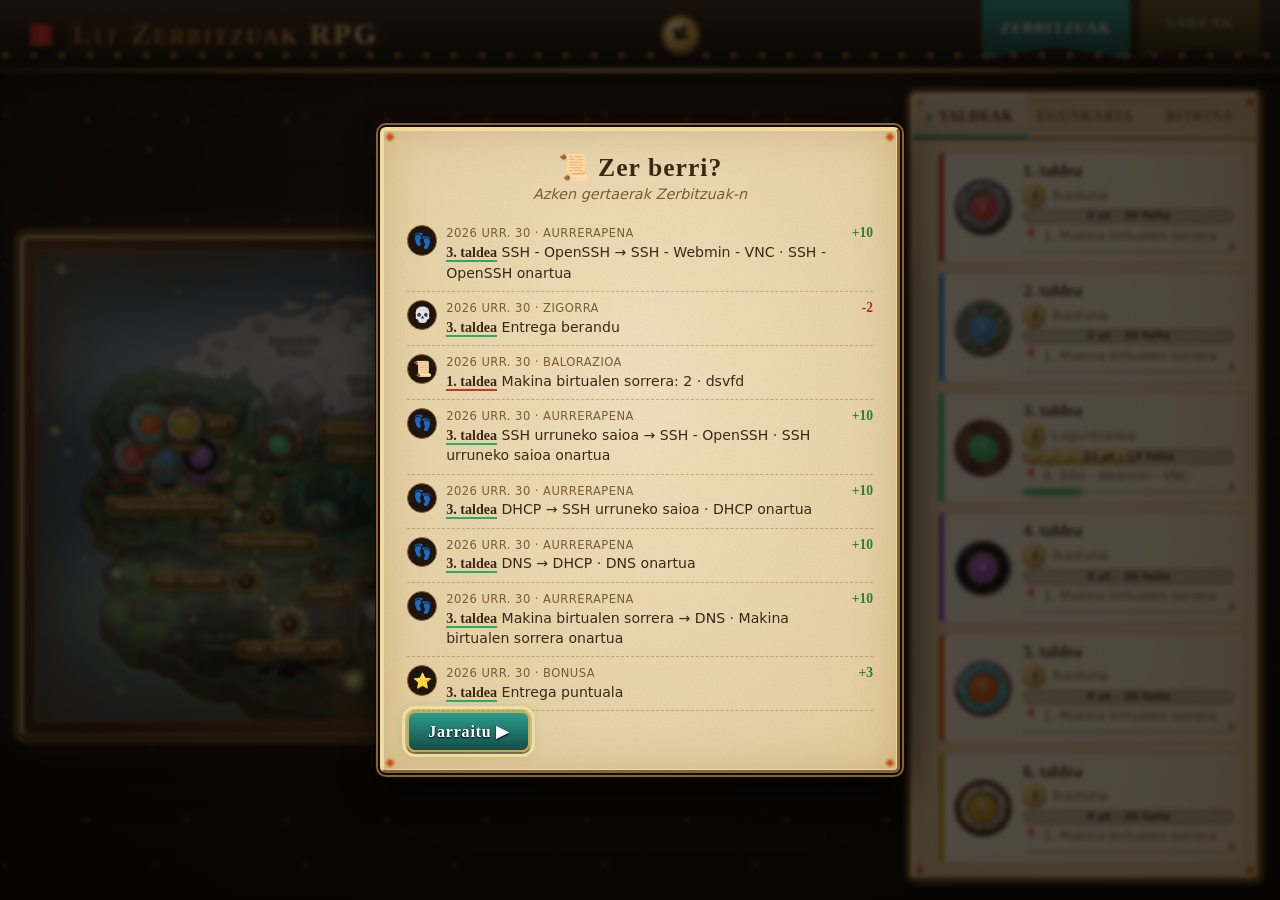
==== index.html @ cc35abf4 "Modo proyector, vitrina, celebración en la meta, zoom del mapa y «Zer berri?» persistente - «Zer ber" ====
<!doctype html>
<html lang="eu">
<head>
  <meta charset="utf-8">
  <meta name="viewport" content="width=device-width, initial-scale=1">
  <title>Lit Zerbitzuak RPG</title>
  <link rel="stylesheet" href="css/web.css?v=20261030e">
</head>
<body>
  <header class="cabecera">
    <div class="marca">
      <div class="kuboa" aria-hidden="true"><div class="kuboa-gorputza">
        <i class="k-aurrea"></i><i class="k-atzea"></i><i class="k-eskuina"></i><i class="k-ezkerra"></i><i class="k-goia"></i><i class="k-behea"></i>
      </div></div>
      <h1 id="titulo" class="titulo">Lit Zerbitzuak RPG</h1>
    </div>
    <div id="musika" class="musika" hidden>
      <button type="button" id="m-jo" class="m-boton" aria-label="Musika piztu">▶</button>
      <button type="button" id="m-hurrengoa" class="m-boton" aria-label="Hurrengo abestia">⏭</button>
      <div class="m-pantaila">
        <span class="m-etiketa"><span class="m-ekualizadorea" aria-hidden="true"><i></i><i></i><i></i><i></i></span>Orain jotzen</span>
        <div class="m-zinta" aria-live="polite"><span id="m-abestia">Sakatu ▶ musika entzuteko</span></div>
      </div>
      <input type="range" id="m-bolumena" class="m-bolumena" min="0" max="1" step="0.05" aria-label="Bolumena">
    </div>
    <button type="button" id="proiektorea" class="m-boton proiektore-botoia" title="Proiektore modua (klasean erakusteko)" aria-label="Proiektore modua">📽</button>
    <nav id="pestanas" class="estandartes" aria-label="Abenturak"></nav>
  </header>

  <main id="contenido" class="contenido">
    <section class="zona-mapa" aria-label="Mapa">
      <div id="mapa" class="marco-mapa"></div>
    </section>

    <aside class="lateral pergamino">
      <div class="lat-pestanas" role="tablist" aria-label="Alboko panela">
        <button type="button" role="tab" id="tab-taldeak" aria-controls="lat-taldeak" aria-selected="true">Taldeak</button>
        <button type="button" role="tab" id="tab-egunkaria" aria-controls="lat-egunkaria" aria-selected="false">Egunkaria</button>
        <button type="button" role="tab" id="tab-bitrina" aria-controls="lat-bitrina" aria-selected="false">Bitrina</button>
      </div>
      <div id="lat-taldeak" role="tabpanel" aria-labelledby="tab-taldeak" class="lat-cuerpo"></div>
      <div id="lat-egunkaria" role="tabpanel" aria-labelledby="tab-egunkaria" class="lat-cuerpo" hidden>
        <div class="filtros">
          <label>Taldea <select id="filtro-grupo"></select></label>
          <label>Mota <select id="filtro-tipo"></select></label>
        </div>
        <ol id="lista-eventos" class="cronica"></ol>
      </div>
      <div id="lat-bitrina" role="tabpanel" aria-labelledby="tab-bitrina" class="lat-cuerpo" hidden></div>
    </aside>
  </main>

  <script src="js/motor.js?v=20261030e"></script>
  <script src="js/fx.js?v=20261030e"></script>
  <script src="js/mapa.js?v=20261030e"></script>
  <script src="js/app.js?v=20261030e"></script>
  <script src="js/musika.js?v=20261030e"></script>
</body>
</html>
---- css/web.css ----
/* Web pública con estética de RPG clásico: madera oscura, oro y pergamino. Sin fuentes ni recursos externos. */
:root {
  --madera-0: #120c08;
  --madera-1: #1f150e;
  --madera-2: #33231a;
  --oro: #d4a64a;
  --oro-claro: #f6dc95;
  --oro-osc: #8a6424;
  --pergamino: #f3e4c3;
  --pergamino-2: #e5cf9f;
  --tinta: #3b2716;
  --tinta-suave: #7a5c3c;
  --bueno: #2f7d32;
  --malo: #a3312b;
  --acento: #2a9d8f;
  --titulo: 'Palatino Linotype', 'Book Antiqua', Palatino, Georgia, serif;
  --alto-cabecera: 4.5rem;
  /* Textura de pergamino generada con un filtro SVG (sin imágenes externas) */
  --grano: url("data:image/svg+xml,%3Csvg xmlns='http://www.w3.org/2000/svg' width='160' height='160'%3E%3Cfilter id='n'%3E%3CfeTurbulence type='fractalNoise' baseFrequency='.8' numOctaves='3'/%3E%3CfeColorMatrix values='0 0 0 0 .45 0 0 0 0 .3 0 0 0 0 .15 0 0 0 .18 0'/%3E%3C/filter%3E%3Crect width='100%25' height='100%25' filter='url(%23n)'/%3E%3C/svg%3E");
}

* { box-sizing: border-box; }
html, body { height: 100%; }
body {
  margin: 0; color: var(--pergamino); font: 15px/1.45 system-ui, sans-serif;
  background: radial-gradient(ellipse at 50% 30%, var(--madera-2), var(--madera-0) 75%) fixed;
}
h1, h2, h3 { font-family: var(--titulo); font-weight: 700; line-height: 1.15; margin: 0; }
button { font: inherit; color: inherit; }
:focus-visible { outline: 3px solid var(--oro-claro); outline-offset: 2px; }
.sr { position: absolute; width: 1px; height: 1px; overflow: hidden; clip: rect(0 0 0 0); white-space: nowrap; }
.vacio { color: var(--tinta-suave); font-style: italic; margin: .25rem 0; }

/* Superficie de pergamino con doble filete dorado */
.pergamino {
  color: var(--tinta);
  background: var(--grano), radial-gradient(ellipse at 50% 40%, var(--pergamino), var(--pergamino-2));
  border: 2px solid var(--oro);
  box-shadow: 0 0 0 3px var(--madera-1), 0 0 0 5px var(--oro-osc), 0 12px 30px #000a, inset 0 0 40px #8a642433;
  border-radius: 6px;
}

/* ---------- Cabecera ---------- */
.cabecera {
  height: var(--alto-cabecera); display: flex; align-items: center; justify-content: space-between; gap: 1rem;
  padding: 0 1.25rem; border-bottom: 2px solid var(--oro-osc);
  background: linear-gradient(#2b1d14, #160f0a); box-shadow: 0 4px 16px #000c;
}
.titulo {
  font-size: clamp(1.1rem, 2.4vw, 1.8rem); letter-spacing: .08em; text-transform: uppercase;
  background: linear-gradient(var(--oro-claro), var(--oro) 55%, var(--oro-osc)); -webkit-background-clip: text; background-clip: text;
  color: transparent; filter: drop-shadow(0 2px 1px #000);
}
.estandartes { display: flex; gap: .6rem; align-self: flex-start; }
/* Pestañas de aventura como estandartes colgantes */
.estandartes a {
  display: block; padding: .9rem 1.2rem 1.3rem; min-width: 7.5rem; text-align: center;
  font: 700 .95rem var(--titulo); letter-spacing: .06em; text-transform: uppercase; text-decoration: none;
  color: var(--pergamino); background: linear-gradient(color-mix(in srgb, var(--acento) 55%, #000), color-mix(in srgb, var(--acento) 25%, #000));
  clip-path: polygon(0 0, 100% 0, 100% 100%, 50% 82%, 0 100%); opacity: .65; transition: opacity .2s, padding .2s;
  text-shadow: 0 1px 2px #000;
}
.estandartes a:hover { opacity: .9; }
.estandartes a[aria-current] {
  opacity: 1; padding-top: 1.2rem; color: #fff;
  background: linear-gradient(var(--acento), color-mix(in srgb, var(--acento) 45%, #000));
  box-shadow: inset 0 -3px 0 var(--oro);
}

/* ---------- Maquetación ---------- */
.contenido { display: grid; gap: 1.25rem; padding: 1.25rem; grid-template-columns: minmax(0, 1fr); }
@media (min-width: 900px) {
  body { overflow: hidden; }
  .contenido { height: calc(100dvh - var(--alto-cabecera)); grid-template-columns: minmax(0, 1fr) 350px; }
  .lateral { min-height: 0; }
}
.zona-mapa { display: grid; place-items: center; min-width: 0; min-height: 0; }

/* Marco del mapa: madera y oro, con remaches en las esquinas */
.marco-mapa {
  position: relative; max-width: 100%; max-height: 100%; overflow: auto; padding: 10px;
  background: linear-gradient(135deg, #5a3b22, #2b1b10 40%, #5a3b22 60%, #24170d);
  border: 2px solid var(--oro); border-radius: 8px;
  box-shadow: 0 0 0 2px var(--madera-0), 0 0 0 4px var(--oro-osc), 0 18px 40px #000c;
}
.lienzo {
  --aspecto: 1.6;
  position: relative; container-type: inline-size;
  width: min(calc(100vw - 2.5rem - 24px), calc((100dvh - var(--alto-cabecera) - 2.5rem - 24px) * var(--aspecto)));
  min-width: 640px; aspect-ratio: var(--aspecto);
  border: 1px solid var(--oro-osc); box-shadow: inset 0 0 60px #0008;
}
@media (min-width: 900px) {
  .lienzo { width: min(calc(100vw - 350px - 3.75rem - 24px), calc((100dvh - var(--alto-cabecera) - 2.5rem - 24px) * var(--aspecto))); min-width: 0; }
}
.lienzo::after { content: ''; position: absolute; inset: 0; pointer-events: none; box-shadow: inset 0 0 50px #2b1b10aa; }
.fondo { display: block; width: 100%; height: 100%; object-fit: cover; user-select: none; }
.camino { position: absolute; inset: 0; width: 100%; height: 100%; pointer-events: none; }
.camino line { stroke: #fff4d6; stroke-width: 4; stroke-dasharray: 2 9; stroke-linecap: round; filter: drop-shadow(0 1px 1px #0008); }

/* Casillas: medallones numerados */
.casilla {
  --d: clamp(18px, 2.6cqw, 34px);
  position: absolute; width: var(--d); height: var(--d); transform: translate(-50%, -50%); padding: 0; cursor: pointer;
  display: grid; place-items: center; border-radius: 50%; z-index: 1;
  font: 700 calc(var(--d) * .48) / 1 var(--titulo); color: var(--oro-claro); text-shadow: 0 1px 1px #000;
  background: radial-gradient(circle at 35% 30%, #5b4330, #1c120b 70%);
  border: 2px solid var(--oro-osc); box-shadow: 0 0 0 2px #0009, 0 3px 6px #000a;
  opacity: .82; transition: transform .15s, opacity .15s, box-shadow .15s;
}
.casilla.pisada { opacity: 1; border-color: var(--oro); box-shadow: 0 0 0 2px #0009, 0 0 12px 2px #f6dc9588, 0 3px 6px #000a; }
.casilla[data-tipo="meta"] { --d: clamp(24px, 3.4cqw, 44px); color: #fff; background: radial-gradient(circle at 35% 30%, #c9a246, #6a4a14 70%); }
.casilla:hover, .casilla:focus-visible, .casilla.seleccionada { transform: translate(-50%, -50%) scale(1.25); opacity: 1; z-index: 3; }
.casilla.seleccionada { box-shadow: 0 0 0 3px var(--oro-claro), 0 0 18px 4px var(--oro); }

/* Nombre de cada zona: cartela que flota junto a su peana. mapa.js elige el lado (data-sitio) para
   que no se pisen y le da el tono del diorama en el que está (--tono, --sat). */
.cartela {
  --tono: 40; --sat: 55%;
  position: absolute; left: 50%; top: 50%; white-space: nowrap; pointer-events: none; z-index: 1;
  padding: .12rem .5rem; border-radius: 4px;
  font: 700 clamp(.55rem, 1.05cqw, .8rem)/1.3 var(--titulo); letter-spacing: .02em;
  color: hsl(var(--tono) 90% 90%); text-shadow: 0 1px 1px #000, 0 0 6px hsl(var(--tono) 90% 50% / .6);
  background: linear-gradient(hsl(var(--tono) var(--sat) 33% / .96), hsl(var(--tono) var(--sat) 17% / .96));
  border: 1px solid hsl(var(--tono) 70% 62%);
  box-shadow: 0 2px 6px #000b, inset 0 1px 0 hsl(var(--tono) 80% 80% / .35), 0 0 10px hsl(var(--tono) 90% 55% / .35);
  transform: translate(-50%, calc(-100% - var(--d) / 2 - 6px));
  animation: cartela-entra .5s cubic-bezier(.3, 1.6, .5, 1) both, flotar 3.2s ease-in-out infinite;
  animation-delay: calc(var(--i, 0) * 45ms + 300ms), calc(var(--i, 0) * -.45s);
}
.casilla .num { position: relative; z-index: 1; }
.cartela[data-sitio="abajo"] { transform: translate(-50%, calc(var(--d) / 2 + 6px)); }
.cartela[data-sitio="derecha"] { transform: translate(calc(var(--d) / 2 + 6px), -50%); }
.cartela[data-sitio="izquierda"] { transform: translate(calc(-100% - var(--d) / 2 - 6px), -50%); }
@keyframes flotar { 50% { translate: 0 -4px; } }
@keyframes cartela-entra { from { scale: 0; opacity: 0; } }
.casilla:is(:hover, :focus-visible, .seleccionada) .cartela[data-estiloa] { z-index: 5; filter: brightness(1.2) drop-shadow(0 0 6px #fff8); }
.casilla:is(:hover, :focus-visible, .seleccionada) .cartela:not([data-estiloa]) {
  z-index: 5; color: #fff; border-color: hsl(var(--tono) 90% 75%); box-shadow: 0 0 14px hsl(var(--tono) 95% 60% / .8), 0 2px 6px #000b;
}

/* Nombre del grupo al pasar el ratón por su ficha */
.ficha-mapa::after {
  content: attr(data-nombre); position: absolute; left: 50%; top: calc(100% + 6px); transform: translateX(-50%);
  white-space: nowrap; padding: .15rem .55rem; border-radius: 4px; pointer-events: none;
  font: 600 .78rem/1.3 var(--titulo); color: var(--pergamino); text-shadow: none;
  background: #1c120bee; border: 1px solid var(--oro-osc); opacity: 0; transition: opacity .15s;
}
.ficha-mapa:hover::after, .ficha-mapa:focus-visible::after { opacity: 1; }

/* Fichas de los grupos sobre el mapa */
.ficha-mapa {
  --t: clamp(30px, 5cqw, 66px);
  position: absolute; padding: 0; border: 0; background: none; cursor: pointer; z-index: 2;
  transform: translate(calc(-50% + var(--dx) * var(--t)), calc(-100% + var(--dy) * var(--t) - 4px));
  transition: left .5s ease-in-out, top .5s ease-in-out, filter .15s; filter: drop-shadow(0 4px 3px #000b);
}
.ficha-mapa:hover, .ficha-mapa:focus-visible { z-index: 4; filter: drop-shadow(0 0 8px var(--oro-claro)) drop-shadow(0 4px 3px #000b); }
.ficha-mapa.seleccionada { z-index: 4; filter: drop-shadow(0 0 10px var(--oro)) drop-shadow(0 0 4px #fff); }
.ficha-mapa.seleccionada .ficha { animation: latir 1.6s ease-in-out infinite; }
@keyframes latir { 50% { scale: 1.08; } }

/* Ficha: foto o iniciales en el centro y marco del sprite encima */
.ficha { position: relative; display: block; width: var(--t); height: var(--t); flex: none; }
.ficha-foto {
  position: absolute; inset: 22%; border-radius: 50%; overflow: hidden; display: grid; place-items: center;
  background: radial-gradient(circle at 35% 30%, color-mix(in srgb, var(--color) 75%, #fff), var(--color) 60%, color-mix(in srgb, var(--color) 60%, #000));
  color: #fff; font: 700 calc(var(--t) * .2) / 1 var(--titulo); text-shadow: 0 1px 2px #000c;
}
.ficha-foto img { width: 100%; height: 100%; object-fit: cover; }
.ficha-marco { position: absolute; inset: 0; background-repeat: no-repeat; pointer-events: none; }

/* ---------- Barra lateral ---------- */
.lateral { display: flex; flex-direction: column; overflow: hidden; }
.lat-pestanas { display: flex; border-bottom: 2px solid var(--oro-osc); background: #8a642422; }
.lat-pestanas button, .em-pestanas button {
  border: 0; background: none; cursor: pointer; font-family: var(--titulo); font-weight: 700; letter-spacing: .05em;
  color: var(--tinta-suave); text-transform: uppercase;
}
.lat-pestanas button { flex: 1; padding: .7rem; font-size: .9rem; }
.lat-pestanas button[aria-selected="true"], .em-pestanas button[aria-selected="true"] {
  color: var(--tinta); background: linear-gradient(#fff6, transparent); box-shadow: inset 0 -3px 0 var(--acento);
}
.lat-cuerpo { overflow: auto; padding: .75rem; flex: 1; }

.lista-grupos { list-style: none; margin: 0; padding: 0; display: grid; gap: .6rem; }
.fila-grupo {
  --t: 58px; width: 100%; display: flex; gap: .7rem; align-items: center; text-align: left; cursor: pointer;
  padding: .5rem .6rem; border-radius: 6px; border: 1px solid #8a642466; border-left: 5px solid var(--color);
  background: linear-gradient(90deg, #fff8, #fff2); color: var(--tinta); transition: transform .15s, box-shadow .15s;
}
.fila-grupo:hover, .fila-grupo:focus-visible { transform: translateX(3px); box-shadow: 0 3px 10px #3b271633; }
.fg-texto { display: grid; gap: .15rem; min-width: 0; flex: 1; }
.fg-nombre { font: 700 1.02rem var(--titulo); }
.fg-nivel, .em-nivel { font-size: .82rem; color: var(--tinta-suave); display: flex; align-items: center; gap: .35rem; margin: 0; }
.fg-zona { font-size: .8rem; color: var(--tinta-suave); white-space: nowrap; overflow: hidden; text-overflow: ellipsis; }
.fg-extra { display: flex; gap: .2rem; font-size: .95rem; align-items: center; }
.fg-extra img { width: 1.1em; height: 1.1em; }
.fg-estados { margin-left: auto; font-size: .75rem; letter-spacing: .1em; color: var(--tinta-suave); }
.nivel-num {
  display: inline-grid; place-items: center; width: 1.45rem; height: 1.45rem; border-radius: 50%;
  font: 700 .78rem var(--titulo); color: var(--madera-0);
  background: radial-gradient(circle at 35% 30%, var(--oro-claro), var(--oro) 60%, var(--oro-osc)); box-shadow: 0 1px 2px #0006;
}

/* Barra de experiencia */
.xp { position: relative; height: .95rem; border-radius: 999px; overflow: hidden; background: #3b271633; border: 1px solid #8a642488; }
.xp-relleno { height: 100%; background: linear-gradient(#f6dc95, #d4a64a 60%, #a8792c); box-shadow: 0 0 8px #f6dc95aa; }
.xp span { position: absolute; inset: 0; display: grid; place-items: center; font: 700 .68rem/1 system-ui; color: var(--tinta); text-shadow: 0 0 3px #fff8; }

/* ---------- Ventanas emergentes ---------- */
.emergente {
  position: absolute; z-index: 10; width: min(390px, 92vw); display: flex; flex-direction: column; overflow: hidden;
  animation: aparecer .18s ease-out;
}
@keyframes aparecer { from { opacity: 0; transform: scale(.96); } }
.emergente.hoja { position: fixed; left: 50%; bottom: 0; top: auto; transform: translateX(-50%); width: min(560px, 100vw);
  max-height: 78dvh; border-radius: 12px 12px 0 0; animation-name: subir; }
@keyframes subir { from { transform: translate(-50%, 30%); opacity: 0; } }
@media (prefers-reduced-motion: reduce) { .emergente, .ficha-mapa .ficha, .cartela { animation: none !important; } .ficha-mapa { transition: none; } }

.cerrar {
  position: absolute; right: .5rem; top: .5rem; width: 2rem; height: 2rem; border-radius: 50%; cursor: pointer; z-index: 1;
  border: 1px solid var(--oro-osc); background: var(--madera-1); color: var(--oro-claro); font-size: .9rem;
}
.em-cabecera { padding: .9rem 2.8rem .6rem .9rem; border-bottom: 1px solid #8a642466;
  background: linear-gradient(color-mix(in srgb, var(--acento) 18%, transparent), transparent); }
.em-cab-grupo, .em-cab-zona { display: flex; gap: .8rem; align-items: center; }
.em-cab-grupo { --t: 84px; }
.em-cabecera h2 { font-size: 1.3rem; }
.lema { margin: .1rem 0 .3rem; font-style: italic; color: var(--tinta-suave); font-size: .9rem; }
.etiqueta { display: inline-block; margin: 0; padding: .05rem .55rem; border-radius: 999px; font-size: .72rem;
  text-transform: uppercase; letter-spacing: .06em; color: #fff; background: var(--acento); }
.medallon {
  flex: none; width: 3.4rem; height: 3.4rem; border-radius: 50%; display: grid; place-items: center;
  font: 700 1.5rem var(--titulo); color: var(--oro-claro); text-shadow: 0 1px 2px #000;
  background: radial-gradient(circle at 35% 30%, #5b4330, #1c120b 70%); border: 3px solid var(--oro);
  box-shadow: 0 0 0 3px var(--madera-1), 0 0 14px #d4a64a88;
}

.em-pestanas { display: flex; overflow-x: auto; gap: .1rem; padding: 0 .5rem; border-bottom: 1px solid #8a642466; }
.em-pestanas button { padding: .5rem .65rem; font-size: .74rem; white-space: nowrap; border-radius: 6px 6px 0 0; }
.em-cuerpo { overflow: auto; padding: .8rem .9rem 1rem; display: grid; gap: .55rem; align-content: start; }
.em-cuerpo h3 { font-size: .85rem; text-transform: uppercase; letter-spacing: .08em; color: var(--tinta-suave); margin-top: .35rem;
  display: flex; align-items: center; gap: .5rem; }
.em-cuerpo h3::after { content: ''; flex: 1; height: 1px; background: linear-gradient(90deg, var(--oro-osc), transparent); }
.em-cuerpo p { margin: 0; }

.stats { display: grid; grid-template-columns: repeat(auto-fit, minmax(120px, 1fr)); gap: .4rem; margin: 0; }
.stats div { padding: .35rem .5rem; border-radius: 5px; background: #fff5; border: 1px solid #8a642444; }
.stats dt { font-size: .68rem; text-transform: uppercase; letter-spacing: .06em; color: var(--tinta-suave); }
.stats dd { margin: 0; font: 700 .95rem var(--titulo); }

/* Inventario en huecos, como en los RPG */
.inventario { list-style: none; margin: 0; padding: 0; display: grid; grid-template-columns: repeat(8, 1fr); gap: .3rem; }
.hueco { position: relative; aspect-ratio: 1; display: grid; place-items: center; font-size: 1.35rem; border-radius: 6px;
  background: radial-gradient(circle, #3b2716cc, #1f150e); border: 1px solid #00000066; box-shadow: inset 0 2px 5px #000a; }
.hueco.lleno { border: 2px solid var(--rareza); box-shadow: inset 0 2px 5px #000a, 0 0 8px var(--rareza); cursor: help; }
.hueco img { width: 70%; height: 70%; object-fit: contain; }
.hueco b { position: absolute; right: 2px; bottom: 0; font-size: .7rem; color: #fff; text-shadow: 0 0 2px #000; }

.pildoras, .insignias { list-style: none; margin: 0; padding: 0; display: flex; flex-wrap: wrap; gap: .35rem; }
.pildoras li { padding: .15rem .6rem; border-radius: 999px; font-size: .82rem; font-weight: 600; border: 1px solid currentColor; background: #fff6; }
.pildoras .bueno { color: var(--bueno); }
.pildoras .malo { color: var(--malo); }
.insignias li { display: flex; align-items: center; gap: .35rem; padding: .25rem .6rem .25rem .3rem; border-radius: 999px; font-size: .84rem;
  background: linear-gradient(#fff9, #fff3); border: 1px solid var(--oro); }
.insignias span { display: grid; place-items: center; width: 1.5rem; height: 1.5rem; border-radius: 50%; background: var(--madera-1); font-size: .85rem; }

/* Miembro del grupo */
.kidea { display: grid; justify-items: center; text-align: center; gap: .2rem; padding: .4rem 0; }
.avatar { width: 5rem; height: 5rem; border-radius: 50%; overflow: hidden; display: grid; place-items: center;
  font: 700 1.6rem var(--titulo); color: #fff; text-shadow: 0 1px 2px #000;
  background: radial-gradient(circle at 35% 30%, color-mix(in srgb, var(--color) 70%, #fff), var(--color) 65%);
  border: 3px solid var(--oro); box-shadow: 0 0 0 3px var(--madera-1), 0 4px 10px #0006; }
.avatar img { width: 100%; height: 100%; object-fit: cover; }
.kidea h3 { font-size: 1.25rem; text-transform: none; letter-spacing: 0; color: var(--tinta); }
.kidea h3::after { display: none; }
.clase { font-weight: 600; color: var(--tinta-suave); }

/* Resultados de cada grupo en una zona */
.resultados { list-style: none; margin: 0; padding: 0; display: grid; gap: .45rem; }
.resultados li { --t: 42px; display: flex; gap: .6rem; align-items: flex-start; padding: .45rem .55rem; border-radius: 6px;
  border: 1px solid #8a642444; border-left: 4px solid var(--color); background: #fff5; }
.resultados li.bidean { opacity: .6; }
.res-texto { display: grid; gap: .15rem; min-width: 0; font-size: .88rem; }
.res-texto strong { font-family: var(--titulo); }
.res-meta { color: var(--tinta-suave); font-size: .8rem; }
.res-nota { display: flex; flex-wrap: wrap; align-items: center; gap: .1rem .4rem; }
.res-nota q { flex-basis: 100%; font-style: italic; color: var(--tinta-suave); font-size: .82rem; }
.chip { display: inline-block; font-size: .7rem; font-weight: 700; padding: .02rem .45rem; border-radius: 999px; margin-left: .2rem; }
.chip.gainditua { background: #2f7d3222; color: var(--bueno); }
.chip.hemen { background: color-mix(in srgb, var(--acento) 25%, transparent); color: var(--tinta); }
.chip.bidean { color: var(--tinta-suave); }
.estrellas { color: #c9902a; letter-spacing: .05em; text-shadow: 0 1px 0 #6a4a14; }
.estrellas .apagadas { color: #8a642444; text-shadow: none; }

/* Crónica (egunkaria e historiales) */
.cronica { list-style: none; margin: 0; padding: 0; }
.cronica li { display: flex; gap: .55rem; align-items: flex-start; padding: .5rem 0; border-bottom: 1px dashed #8a642466; font-size: .88rem; }
.cr-icono { flex: none; width: 1.9rem; height: 1.9rem; display: grid; place-items: center; border-radius: 50%; font-size: .95rem;
  background: var(--madera-1); border: 1px solid var(--oro-osc); }
.cr-texto { flex: 1; min-width: 0; }
.cr-meta { font-size: .72rem; text-transform: uppercase; letter-spacing: .04em; color: var(--tinta-suave); }
.cr-grupo { border-bottom: 2px solid var(--color); font-family: var(--titulo); }
.cronica .anulado .cr-texto { text-decoration: line-through; opacity: .55; }
.pts { font: 700 .85rem var(--titulo); color: var(--bueno); white-space: nowrap; }
.pts.neg { color: var(--malo); }
.filtros { display: flex; flex-wrap: wrap; gap: .4rem .8rem; margin-bottom: .4rem; font-size: .8rem; color: var(--tinta-suave); }
.filtros select { font: inherit; color: var(--tinta); padding: .2rem; border-radius: 4px; border: 1px solid var(--oro-osc); background: #fff8; }

.aviso-error { padding: 1.25rem; margin: 2rem auto; max-width: 32rem; text-align: center; }

/* Móvil: el mapa se desplaza con el dedo dentro de su marco */
@media (max-width: 899px) {
  .cabecera { height: auto; flex-wrap: wrap; padding-top: .6rem; }
  .estandartes a { min-width: 0; padding: .6rem 1rem 1rem; }
  .estandartes a[aria-current] { padding-top: .8rem; }
  .marco-mapa { width: 100%; }
  .lateral { max-height: none; }
}

/* Barras de desplazamiento medievales: canal de madera y asidero de oro (también en el panel del profesor) */
::-webkit-scrollbar { width: 14px; height: 14px; }
::-webkit-scrollbar-track {
  background: linear-gradient(90deg, #160f0a, #3a2719 50%, #160f0a); border-radius: 7px;
  box-shadow: inset 0 0 0 1px #8a642466, inset 0 2px 6px #000c;
}
::-webkit-scrollbar-track:horizontal { background: linear-gradient(#160f0a, #3a2719 50%, #160f0a); }
::-webkit-scrollbar-thumb {
  border: 3px solid transparent; border-radius: 7px; background-clip: padding-box;
  background-color: var(--oro); background-image: linear-gradient(90deg, var(--oro-osc), var(--oro-claro) 45%, var(--oro) 60%, var(--oro-osc));
  box-shadow: inset 0 0 0 1px #5a3b22;
}
::-webkit-scrollbar-thumb:horizontal { background-image: linear-gradient(var(--oro-osc), var(--oro-claro) 45%, var(--oro) 60%, var(--oro-osc)); }
::-webkit-scrollbar-thumb:hover { background-color: var(--oro-claro); }
::-webkit-scrollbar-button { display: none; }
::-webkit-scrollbar-corner { background: #160f0a; }
/* Firefox no admite lo anterior: solo colores */
@supports not selector(::-webkit-scrollbar) { * { scrollbar-color: var(--oro) #2b1d14; } }

/* ======================================================================
   Capa «RPG de los 90»: mazmorra de piedra, metal biselado, brillos y
   ascuas. Todo con CSS; sin animación si el sistema pide reducir movimiento.
   ====================================================================== */

/* Fondo: muro de piedra en penumbra con viñeta */
body {
  background:
    radial-gradient(ellipse at 50% 35%, transparent 30%, #000c 90%),
    repeating-linear-gradient(0deg, #00000055 0 2px, transparent 2px 46px),
    repeating-linear-gradient(90deg, #00000044 0 2px, transparent 2px 92px),
    linear-gradient(#241a14, #120c08);
  background-attachment: fixed;
}
/* Ascuas que suben lentamente por toda la pantalla.
   Rendimiento: se mueve la capa entera con transform (lo hace la tarjeta gráfica, sin repintar);
   todas las mosaicas miden divisores de 300 px, así el bucle de -300 px no tiene saltos. */
body::before {
  content: ''; position: fixed; left: 0; right: 0; top: 0; height: calc(100% + 300px); pointer-events: none; z-index: 0; opacity: .55;
  background-image:
    radial-gradient(circle, #ffb347 0 1.4px, transparent 2.4px),
    radial-gradient(circle, #ff7b2e 0 1px, transparent 2px),
    radial-gradient(circle, #ffd27a 0 1.2px, transparent 2.2px);
  background-size: 300px 300px, 150px 150px, 100px 100px;
  background-position: 0 0, 80px 40px, 37px 70px;
  animation: ascuas 30s linear infinite; will-change: transform;
}
@keyframes ascuas { to { transform: translateY(-300px); } }
.cabecera, .contenido, .registrando, .modulos, .admin-cuerpo { position: relative; z-index: 1; }

/* Cabecera de hierro con remaches y filo dorado */
.cabecera {
  background:
    radial-gradient(circle at 6px 50%, #c9a24c 0 2px, #4a3520 2.5px, transparent 3.5px) 0 calc(100% - 7px) / 28px 14px repeat-x,
    linear-gradient(#3a2a1e, #1a120c 70%, #0d0906);
  border-bottom: 3px solid; border-image: linear-gradient(90deg, transparent, var(--oro), var(--oro-claro), var(--oro), transparent) 1;
  box-shadow: 0 6px 18px #000e;
}
.marca { display: flex; align-items: center; gap: .7rem; }
/* Cubo rojo, ligeramente girado */
.kuboa { width: 2.3rem; height: 2.3rem; flex: none; transform: rotate(-14deg); filter: drop-shadow(2px 3px 0 #000a); }
/* Título metálico con destello que lo recorre */
.titulo {
  font-variant: small-caps; text-transform: none; letter-spacing: .1em;
  background-image: linear-gradient(110deg, var(--oro-osc) 0%, var(--oro) 28%, #fff6d6 42%, var(--oro-claro) 50%, var(--oro) 62%, var(--oro-osc) 100%);
  background-size: 260% 100%; animation: destello 7s ease-in-out infinite;
  filter: drop-shadow(2px 2px 0 #000) drop-shadow(0 0 8px #d4a64a55);
}
@keyframes destello { 0%, 100% { background-position: 100% 0; } 50% { background-position: 0 0; } }

/* Estandartes: brillo que cruza al pasar el ratón */
.estandartes a { position: relative; overflow: hidden; }
.estandartes a::after {
  content: ''; position: absolute; inset: 0; transform: translateX(-120%);
  background: linear-gradient(100deg, transparent 30%, #ffffff55 50%, transparent 70%); transition: transform .5s;
}
.estandartes a:hover::after { transform: translateX(120%); }

/* Ventanas «de los 90»: pergamino con marco metálico biselado y gemas en las esquinas */
.pergamino {
  border: 3px solid; border-color: var(--oro-claro) var(--oro-osc) var(--oro-osc) var(--oro-claro);
  box-shadow: 0 0 0 2px #0d0906, 0 0 0 4px var(--oro-osc), 0 0 0 5px #0d0906, 0 14px 34px #000c, inset 0 0 0 1px #fff6, inset 0 0 40px #8a642440;
  background:
    radial-gradient(circle at 7px 7px, #e04a3a 0 2.5px, var(--oro) 3px 4.5px, transparent 5px) top left / 14px 14px no-repeat,
    radial-gradient(circle at 7px 7px, #e04a3a 0 2.5px, var(--oro) 3px 4.5px, transparent 5px) top right / 14px 14px no-repeat,
    radial-gradient(circle at 7px 7px, #e04a3a 0 2.5px, var(--oro) 3px 4.5px, transparent 5px) bottom left / 14px 14px no-repeat,
    radial-gradient(circle at 7px 7px, #e04a3a 0 2.5px, var(--oro) 3px 4.5px, transparent 5px) bottom right / 14px 14px no-repeat,
    var(--grano), radial-gradient(ellipse at 50% 40%, var(--pergamino), var(--pergamino-2));
}

/* Marco del mapa: más grueso, con luz de antorcha que parpadea */
.marco-mapa {
  padding: 12px; border: 3px solid; border-color: var(--oro-claro) var(--oro-osc) var(--oro-osc) var(--oro-claro);
  box-shadow: 0 0 0 3px #0d0906, 0 0 0 6px var(--oro-osc), 0 0 0 8px #0d0906, 0 0 40px #d4a64a33, 0 24px 50px #000e;
}
/* Luz de antorcha: viñeta fija y un resplandor cálido que solo cambia de opacidad (sin repintar el mapa) */
.lienzo::after { box-shadow: inset 0 0 60px #2b1b10cc; }
.lienzo::before {
  content: ''; position: absolute; inset: 0; pointer-events: none; z-index: 1;
  background: radial-gradient(ellipse at 50% 50%, transparent 50%, #ff9a3a26 100%);
  animation: antorcha 5s ease-in-out infinite; will-change: opacity;
}
@keyframes antorcha { 0%, 100% { opacity: .2; } 30% { opacity: .9; } 55% { opacity: .35; } 75% { opacity: 1; } }

/* Zonas superadas: el medallón late con luz dorada */
.casilla.pisada { animation: latido-oro 2.8s ease-in-out infinite; }
@keyframes latido-oro { 50% { box-shadow: 0 0 0 2px #0009, 0 0 18px 5px #f6dc95aa, 0 3px 6px #000a; } }

/* Menú de grupos: cursor «▶» parpadeante, como en los RPG clásicos */
.fila-grupo { position: relative; }
.fila-grupo::before {
  content: '▶'; position: absolute; left: -1.05rem; top: 50%; transform: translateY(-50%);
  color: var(--oro-claro); text-shadow: 1px 1px 0 #000; opacity: 0; font-size: .85rem;
}
.lista-grupos { padding-left: .9rem; }
.fila-grupo:hover::before, .fila-grupo:focus-visible::before { opacity: 1; animation: parpadeo 1s steps(2) infinite; }
@keyframes parpadeo { 50% { opacity: 0; } }

/* Barra de experiencia con rayas que avanzan */
.xp-relleno {
  background-image: repeating-linear-gradient(-45deg, #ffffff40 0 6px, transparent 6px 12px), linear-gradient(#f6dc95, #d4a64a 60%, #a8792c);
  background-size: 17px 17px, 100% 100%; animation: rayas 1.2s linear infinite;
}
@keyframes rayas { to { background-position: 17px 0, 0 0; } }

/* Las ventanas emergentes se despliegan como un menú de los 90 */
@keyframes aparecer { from { transform: scaleY(.04); opacity: .5; filter: brightness(2); } 60% { filter: brightness(1.3); } }
.emergente { transform-origin: 50% 50%; animation-duration: .22s; }

/* Pestañas activas con marca de selección */
.em-pestanas button[aria-selected="true"]::before, .lat-pestanas button[aria-selected="true"]::before { content: '▸ '; color: var(--acento); }

@media (prefers-reduced-motion: reduce) {
  body::before, .titulo, .lienzo::before, .lienzo::after, .casilla.pisada, .xp-relleno, .fila-grupo::before { animation: none !important; }
  .estandartes a::after { display: none; }
}

/* ======================================================================
   Efectos del mapa (js/fx.js y CSS): partículas, nubes, rayo de luz,
   entrada del mapa, anillo rúnico, ondas, faro de la meta y fichas que levitan
   ====================================================================== */
.fx-particulas, .fx-nubes, .fx-rayo { position: absolute; inset: 0; width: 100%; height: 100%; pointer-events: none; z-index: 0; }
.fx-nubes { overflow: hidden; opacity: .5; mix-blend-mode: screen; }
.fx-nubes::before, .fx-nubes::after {
  content: ''; position: absolute; width: 55%; height: 38%; filter: blur(14px);
  background:
    radial-gradient(ellipse at 30% 55%, #ffffffaa, transparent 55%),
    radial-gradient(ellipse at 60% 45%, #ffffff99, transparent 50%),
    radial-gradient(ellipse at 80% 60%, #ffffff77, transparent 45%);
  animation: deriva 75s linear infinite;
}
.fx-nubes::before { top: 4%; }
.fx-nubes::after { top: 52%; width: 45%; animation-duration: 105s; animation-delay: -50s; opacity: .7; }
@keyframes deriva { from { translate: -70% 0; } to { translate: 230% 0; } }
/* Rayo de luz: una franja que se desplaza con transform */
.fx-rayo { overflow: hidden; mix-blend-mode: soft-light; }
.fx-rayo::before {
  content: ''; position: absolute; top: 0; bottom: 0; left: 0; width: 45%;
  background: linear-gradient(105deg, transparent 20%, #fff6d877 46%, #ffffff55 54%, transparent 80%);
  transform: translateX(-120%); animation: rayo 11s ease-in-out infinite; will-change: transform;
}
@keyframes rayo { 0%, 55% { transform: translateX(-120%); } 85%, 100% { transform: translateX(260%); } }

/* El mapa aparece saliendo de la oscuridad */
.lienzo { animation: mapa-entra 1.1s ease-out both; }
@keyframes mapa-entra { from { filter: brightness(.15) saturate(.2) blur(4px); scale: 1.03; } }

/* Casilla con grupos: anillo de runas que gira */
.casilla.ocupada::before {
  content: ''; position: absolute; inset: -42%; border-radius: 50%; pointer-events: none;
  border: 2px dashed var(--oro-claro); box-shadow: 0 0 10px #f6dc95aa, inset 0 0 8px #f6dc9566;
  animation: girar 9s linear infinite;
}
@keyframes girar { to { rotate: 360deg; } }
/* Onda mágica al pasar el ratón por una casilla */
.casilla::after {
  content: ''; position: absolute; inset: -8%; border-radius: 50%; pointer-events: none;
  border: 2px solid hsl(var(--tono, 40) 90% 75%); opacity: 0;
}
.casilla:hover::after, .casilla:focus-visible::after { animation: onda 1.1s ease-out infinite; }
@keyframes onda { from { scale: .9; opacity: .9; } to { scale: 2.4; opacity: 0; } }
/* Faro de luz sobre la meta */
.casilla[data-tipo="meta"]:not(.ocupada)::before {
  content: ''; position: absolute; left: 50%; bottom: 50%; width: 70%; height: 320%; translate: -50% 0; z-index: -1; pointer-events: none;
  background: linear-gradient(to top, #ffe9a8cc, #ffe9a800); filter: blur(3px); border-radius: 50% 50% 0 0;
  animation: faro 2.8s ease-in-out infinite;
}
@keyframes faro { 50% { opacity: .45; scale: 1 .85; } }

/* Fichas que levitan sobre su sombra */
.ficha-mapa .ficha { animation: levitar 3.4s ease-in-out infinite; animation-delay: calc(var(--dx, 0) * -1.1s); }
.ficha-mapa.seleccionada .ficha { animation: latir 1.6s ease-in-out infinite, levitar 3.4s ease-in-out infinite; }
@keyframes levitar { 50% { translate: 0 -5px; } }
.ficha-mapa::before {
  content: ''; position: absolute; left: 50%; bottom: -5px; width: 66%; height: 9px; translate: -50% 0; pointer-events: none;
  background: radial-gradient(ellipse, #000b, transparent 70%); animation: sombra 3.4s ease-in-out infinite; animation-delay: calc(var(--dx, 0) * -1.1s);
}
@keyframes sombra { 50% { scale: .75; opacity: .55; } }

@media (prefers-reduced-motion: reduce) {
  .fx-nubes, .fx-rayo { display: none; }
  .lienzo, .casilla.ocupada::before, .casilla::after, .casilla[data-tipo="meta"]::before, .ficha-mapa .ficha, .ficha-mapa::before { animation: none !important; }
}

/* ======================================================================
   Cubo rojo en 3D girando sin parar (seis caras con CSS)
   ====================================================================== */
.kuboa { --k: 20px; width: 2.6rem; height: 2.6rem; display: grid; place-items: center; perspective: 240px; transform: none; filter: drop-shadow(0 5px 6px #000c); flex: none; }
.kuboa-gorputza { position: relative; width: var(--k); height: var(--k); transform-style: preserve-3d; animation: kubo-biraka 8s linear infinite; }
.kuboa i { position: absolute; inset: 0; border: 1px solid #ff8a7a55; box-shadow: inset 0 0 7px #0005; }
.k-aurrea { background: #e0302a; transform: translateZ(calc(var(--k) / 2)); }
.k-atzea { background: #a8160f; transform: rotateY(180deg) translateZ(calc(var(--k) / 2)); }
.k-eskuina { background: #b91a14; transform: rotateY(90deg) translateZ(calc(var(--k) / 2)); }
.k-ezkerra { background: #cc211a; transform: rotateY(-90deg) translateZ(calc(var(--k) / 2)); }
.k-goia { background: linear-gradient(135deg, #ff6a5c, #e2362d); transform: rotateX(90deg) translateZ(calc(var(--k) / 2)); }
.k-behea { background: #7d0d0a; transform: rotateX(-90deg) translateZ(calc(var(--k) / 2)); }
@keyframes kubo-biraka {
  from { transform: rotateZ(-14deg) rotateX(-26deg) rotateY(0deg); }
  to { transform: rotateZ(-14deg) rotateX(-26deg) rotateY(360deg); }
}

/* ======================================================================
   Reproductor de música: placa de hierro con botones de bronce
   ====================================================================== */
.musika {
  display: flex; align-items: center; gap: .45rem; margin-left: auto; padding: .3rem .55rem; border-radius: 10px;
  background: linear-gradient(#2a1d14, #120c08); border: 2px solid; border-color: var(--oro) var(--oro-osc) var(--oro-osc) var(--oro);
  box-shadow: 0 0 0 2px #0a0705, inset 0 1px 0 #ffffff22, 0 4px 10px #000a;
}
.musika[hidden] { display: none; }
.m-boton {
  width: 2.1rem; height: 2.1rem; border-radius: 50%; cursor: pointer; display: grid; place-items: center; flex: none;
  font: 700 .8rem system-ui; color: #2b1a0b; text-shadow: 0 1px 0 #fff8;
  background: radial-gradient(circle at 35% 30%, #fff1c4, #d9a945 45%, #8a5f1c 100%);
  border: 2px solid #5a3b14; box-shadow: 0 0 0 1px #f6dc9566, 0 3px 0 #3a250c, 0 4px 8px #000a; transition: transform .08s, box-shadow .08s, filter .15s;
}
.m-boton:hover { filter: brightness(1.12) drop-shadow(0 0 6px #f6dc95aa); }
.m-boton:active { transform: translateY(2px); box-shadow: 0 0 0 1px #f6dc9566, 0 1px 0 #3a250c, 0 2px 4px #000a; }
.m-pantaila {
  width: clamp(9rem, 18vw, 15rem); padding: .2rem .55rem; border-radius: 6px; overflow: hidden;
  background: linear-gradient(#0f1a10, #071009); border: 1px solid #000; box-shadow: inset 0 0 10px #000, inset 0 0 0 1px #3c5a2e55;
}
.m-etiketa { display: flex; align-items: center; gap: .35rem; font: 700 .58rem/1 var(--titulo); letter-spacing: .14em; text-transform: uppercase; color: #9fe07a; text-shadow: 0 0 6px #6fd04a; }
.m-zinta { overflow: hidden; white-space: nowrap; margin-top: .15rem; }
#m-abestia { display: inline-block; font: 700 .82rem/1.2 var(--titulo); color: #e9ffd6; text-shadow: 0 0 8px #8fe36488; }
#m-abestia.desplazar { animation: letrero 9s ease-in-out infinite alternate; }
@keyframes letrero { 0%, 15% { transform: translateX(0); } 85%, 100% { transform: translateX(var(--sobra)); } }
/* Ecualizador: barras que bailan mientras suena */
.m-ekualizadorea { display: inline-flex; align-items: flex-end; gap: 1px; height: .6rem; }
.m-ekualizadorea i { width: 2px; height: 30%; background: #9fe07a; box-shadow: 0 0 4px #6fd04a; }
.sonando .m-ekualizadorea i { animation: barra .9s ease-in-out infinite; }
.sonando .m-ekualizadorea i:nth-child(2) { animation-delay: -.3s; } .sonando .m-ekualizadorea i:nth-child(3) { animation-delay: -.6s; } .sonando .m-ekualizadorea i:nth-child(4) { animation-delay: -.15s; }
@keyframes barra { 50% { height: 100%; } }
.m-bolumena { width: 4.5rem; accent-color: var(--oro); cursor: pointer; }
.sonando .m-boton#m-jo { box-shadow: 0 0 0 1px #f6dc95, 0 3px 0 #3a250c, 0 0 14px #f6dc95aa; }
@media (max-width: 899px) { .musika { order: 3; width: 100%; margin: .2rem 0 .4rem; } .m-pantaila { flex: 1; } }

@media (prefers-reduced-motion: reduce) {
  .kuboa-gorputza { animation: none; transform: rotateZ(-14deg) rotateX(-26deg) rotateY(35deg); }
  #m-abestia.desplazar, .sonando .m-ekualizadorea i { animation: none; }
}

/* ======================================================================
   Cartelas con personalidad según la región del mapa (casilla.estiloa)
   ====================================================================== */
.cartela[data-ikonoa]::before { content: attr(data-ikonoa); margin-right: .3em; font-size: .95em; text-shadow: none; }

/* Bosque: tablilla de madera con borde de hojas */
.cartela[data-estiloa="basoa"] {
  color: #eaf7c9; text-shadow: 0 1px 0 #1c2b0c;
  background: repeating-linear-gradient(0deg, #6b4a26 0 3px, #5c3f20 3px 5px), #5c3f20;
  border: 2px solid #5fae3a; border-radius: 10px 3px 10px 3px; box-shadow: 0 0 0 1px #1f3d10, 0 3px 6px #000b, 0 0 10px #7fd34a55;
}
/* Ciénaga: lodo verdoso con burbujas que brillan */
.cartela[data-estiloa="padura"] {
  color: #d3ff8a; text-shadow: 0 0 6px #9be34a;
  background: radial-gradient(circle at 15% 30%, #c8ff7a33 0 2px, transparent 3px), radial-gradient(circle at 80% 70%, #c8ff7a33 0 3px, transparent 4px), linear-gradient(#2f3d1c, #1a2410);
  border: 2px dotted #8fcf4a; border-radius: 12px; box-shadow: 0 3px 6px #000b, 0 0 12px #8fcf4a66;
  animation-name: cartela-entra, flotar, burbujeo; animation-duration: .5s, 3.2s, 2.4s; animation-iteration-count: 1, infinite, infinite;
}
@keyframes burbujeo { 50% { box-shadow: 0 3px 6px #000b, 0 0 20px #b6ff5aaa; } }
/* Ciudad: placa de piedra tallada con remaches */
.cartela[data-estiloa="hiria"] {
  color: #f4f4f4; text-transform: uppercase; letter-spacing: .08em; font-size: clamp(.5rem, .95cqw, .72rem); text-shadow: 0 -1px 0 #000, 0 1px 0 #ffffff33;
  background: radial-gradient(circle at 5px 50%, #c9c9c9 0 1.5px, transparent 2px), radial-gradient(circle at calc(100% - 5px) 50%, #c9c9c9 0 1.5px, transparent 2px), linear-gradient(#7d7f86, #4a4c52);
  border: 2px solid #b8bcc6; border-radius: 1px; padding-inline: .8rem; box-shadow: 0 0 0 1px #222, 0 3px 6px #000b, inset 0 1px 0 #ffffff44;
}
/* Hielo: cristal escarchado con brillo que lo recorre */
.cartela[data-estiloa="izotza"] {
  color: #ffffff; text-shadow: 0 0 6px #6fd8ff, 0 1px 0 #0b3550;
  background: linear-gradient(115deg, transparent 30%, #ffffff88 45%, transparent 60%) no-repeat, linear-gradient(#bfe9ffcc, #6cb9e3cc);
  background-size: 250% 100%, 100% 100%; backdrop-filter: blur(3px);
  border: 2px solid #ffffff; border-radius: 6px; box-shadow: 0 0 12px #9be6ffaa, 0 3px 6px #0008, inset 0 0 6px #ffffffaa;
  animation-name: cartela-entra, flotar, escarcha; animation-duration: .5s, 3.2s, 4s; animation-iteration-count: 1, infinite, infinite;
}
@keyframes escarcha { 0%, 60% { background-position: 150% 0, 0 0; } 100% { background-position: -50% 0, 0 0; } }
/* Volcán / forja: basalto con borde de lava que palpita */
.cartela[data-estiloa="sumendia"] {
  color: #ffd27a; text-shadow: 0 0 6px #ff6a00, 0 1px 0 #000;
  background: linear-gradient(#2a1410, #120806); border: 2px solid #ff6a1a; border-radius: 3px;
  box-shadow: 0 0 10px #ff4d00aa, inset 0 -6px 10px -6px #ff5a0088, 0 3px 6px #000b;
  animation-name: cartela-entra, flotar, lava; animation-duration: .5s, 3.2s, 1.6s; animation-iteration-count: 1, infinite, infinite;
}
@keyframes lava { 50% { border-color: #ffc23a; box-shadow: 0 0 20px #ff7a00dd, inset 0 -8px 12px -6px #ff9a00aa, 0 3px 6px #000b; } }
/* Desierto: papiro arenoso con bordes desgastados */
.cartela[data-estiloa="basamortua"] {
  color: #5a3410; text-shadow: 0 1px 0 #fff6d8;
  background: radial-gradient(circle at 20% 40%, #c9974f33 0 3px, transparent 4px), linear-gradient(#f3dca4, #d9b46a);
  border: 1px solid #9a6a2a; border-radius: 2px;
  clip-path: polygon(3% 0, 97% 4%, 100% 50%, 96% 100%, 4% 96%, 0 50%); padding-inline: .7rem; box-shadow: none;
}
/* Misterio: velo arcano violeta que late */
.cartela[data-estiloa="misterioa"] {
  color: #f0d8ff; font-style: italic; text-shadow: 0 0 8px #c76bff;
  background: radial-gradient(ellipse at 50% 120%, #8a3cffaa, transparent 70%), linear-gradient(#2a1240, #120620);
  border: 2px solid #b26bff; border-radius: 14px 2px; box-shadow: 0 0 12px #a14cffaa, 0 3px 6px #000b;
  animation-name: cartela-entra, flotar, arcano; animation-duration: .5s, 3.2s, 2.2s; animation-iteration-count: 1, infinite, infinite;
}
@keyframes arcano { 50% { border-color: #5ef0ff; box-shadow: 0 0 22px #5ef0ffaa, 0 3px 6px #000b; } }
/* Mina: pizarra con vetas de amatista */
.cartela[data-estiloa="meatzea"] {
  color: #ffd6ff; text-shadow: 0 0 6px #e05cff;
  background: linear-gradient(135deg, #3b2a4a 0 30%, #2a1f36 30% 60%, #3d2550 60%), #2a1f36;
  border: 2px solid; border-image: linear-gradient(135deg, #ff9cff, #8a3cff, #ff9cff) 1; box-shadow: 0 0 12px #d06cff88, 0 3px 6px #000b;
}
/* Costa: azul profundo con olas */
.cartela[data-estiloa="itsasoa"] {
  color: #e8fdff; text-shadow: 0 0 6px #3fd0ff;
  background: radial-gradient(circle at 10px 120%, transparent 6px, #3fd0ff55 7px, transparent 8px) 0 0 / 14px 100% repeat-x, linear-gradient(#0f4f73, #08283d);
  border: 2px solid #5fe0ff; border-radius: 8px 8px 3px 3px; box-shadow: 0 0 10px #3fd0ff88, 0 3px 6px #000b;
}
/* Meta: estandarte real carmesí y oro */
.cartela[data-estiloa="helmuga"] {
  color: #ffe9a8; text-transform: uppercase; letter-spacing: .1em; text-shadow: 0 0 8px #ffcf4a, 0 1px 0 #000;
  background: linear-gradient(#a3141c, #5e070c); border: 2px solid #f6dc95; border-radius: 3px; padding-inline: .8rem;
  box-shadow: 0 0 0 2px #5e070c, 0 0 18px #ffd56aaa, 0 3px 6px #000b;
  animation-name: cartela-entra, flotar, gloria; animation-duration: .5s, 3.2s, 2s; animation-iteration-count: 1, infinite, infinite;
}
@keyframes gloria { 50% { box-shadow: 0 0 0 2px #5e070c, 0 0 30px #ffe08aee, 0 3px 6px #000b; } }

@media (prefers-reduced-motion: reduce) { .cartela[data-estiloa] { animation: none !important; } }

/* Marco nítido (preparado por mapa.js) encima del sprite provisional */
.ficha-marco-img { position: absolute; inset: 0; width: 100%; height: 100%; display: block; }
.ficha-foto img { image-rendering: auto; }

/* ======================================================================
   Efectos más atrevidos
   ====================================================================== */
/* Entrada del mapa: se abre como un iris con un fogonazo de luz */
.lienzo { animation: mapa-entra 1.6s cubic-bezier(.2, .8, .2, 1) backwards; }
@keyframes mapa-entra {
  0% { clip-path: circle(0% at 50% 55%); filter: brightness(3) saturate(1.6); }
  45% { filter: brightness(1.6) saturate(1.3); }
  100% { clip-path: circle(75% at 50% 50%); filter: none; }
}

/* Rastro de energía en los tramos ya recorridos: halo y luz que fluye */
.rastro { position: absolute; inset: 0; width: 100%; height: 100%; pointer-events: none; z-index: 0; overflow: visible; }
.rastro-halo { stroke: #ffcf5a; stroke-width: 9; stroke-linecap: round; opacity: .45; filter: blur(3px); } /* fijo: animar un blur obliga a repintarlo */
.rastro-nucleo { stroke: #fff6cf; stroke-width: 3; stroke-linecap: round; stroke-dasharray: 2 10; filter: drop-shadow(0 0 3px #ffb02e); animation: flujo 1.2s linear infinite; }
@keyframes flujo { to { stroke-dashoffset: -24; } }
@keyframes halo-rastro { 50% { opacity: .6; } }

/* Aura del color del grupo bajo cada ficha, que respira */
.ficha-mapa::before {
  width: 95%; height: 16px; bottom: -8px;
  background: radial-gradient(ellipse, color-mix(in srgb, var(--color, #ffd678) 90%, #fff) 0%, color-mix(in srgb, var(--color, #ffd678) 55%, transparent) 35%, transparent 70%);
  filter: blur(1px); mix-blend-mode: screen;
}
@keyframes sombra { 50% { scale: .7; opacity: .5; } }

/* Faro de la meta más intenso, con anillo dorado que gira */
.casilla[data-tipo="meta"]:not(.ocupada)::before { height: 520%; width: 90%; background: linear-gradient(to top, #fff3c4, #ffd56a88 40%, #ffd56a00); }
.casilla[data-tipo="meta"] { box-shadow: 0 0 0 2px #000a, 0 0 22px 6px #ffd56acc; }

/* Estandartes de aventura que ondean */
.estandartes a { transform-origin: 50% 0; animation: ondear 4.5s ease-in-out infinite; }
.estandartes a:nth-child(2) { animation-delay: -1.7s; }
@keyframes ondear { 25% { transform: skewX(1.6deg) scaleY(1.02); } 75% { transform: skewX(-1.6deg); } }

@media (prefers-reduced-motion: reduce) {
  .lienzo, .rastro-halo, .rastro-nucleo, .estandartes a { animation: none !important; }
}
.cartela[data-sitio="arriba-der"] { transform: translate(calc(var(--d) / -2), calc(-100% - var(--d) / 2 - 6px)); }
.cartela[data-sitio="arriba-izq"] { transform: translate(calc(var(--d) / 2 - 100%), calc(-100% - var(--d) / 2 - 6px)); }
.cartela[data-sitio="abajo-der"] { transform: translate(calc(var(--d) / -2), calc(var(--d) / 2 + 6px)); }
.cartela[data-sitio="abajo-izq"] { transform: translate(calc(var(--d) / 2 - 100%), calc(var(--d) / 2 + 6px)); }


/* ======================================================================
   Comodidad: cursor de espada, «Zer berri?», luz según la hora y recorrido
   ====================================================================== */
/* Cursor de espada (dorada al pasar por algo que se puede pulsar) */
body { cursor: url("data:image/svg+xml,%3Csvg xmlns='http://www.w3.org/2000/svg' width='32' height='32'%3E%3Cg stroke='%231a0f05' stroke-width='1.3' stroke-linejoin='round'%3E%3Cpath d='M2 2 L7 3 L21 17 L17 21 L3 7 Z' fill='%23dfe6ee'/%3E%3Cpath d='M14 24 L24 14 L26.5 16.5 L16.5 26.5 Z' fill='%23d4a64a'/%3E%3Cpath d='M20.5 23 L23 20.5 L28 25.5 L25.5 28 Z' fill='%236b3d1a'/%3E%3Ccircle cx='28.3' cy='28.3' r='2.2' fill='%23f6dc95'/%3E%3C/g%3E%3C/svg%3E") 2 2, auto; }
a, button, select, summary, label, [role="tab"], input[type="range"], input[type="checkbox"] { cursor: url("data:image/svg+xml,%3Csvg xmlns='http://www.w3.org/2000/svg' width='32' height='32'%3E%3Cg stroke='%231a0f05' stroke-width='1.3' stroke-linejoin='round'%3E%3Cpath d='M2 2 L7 3 L21 17 L17 21 L3 7 Z' fill='%23ffe89a'/%3E%3Cpath d='M14 24 L24 14 L26.5 16.5 L16.5 26.5 Z' fill='%23d4a64a'/%3E%3Cpath d='M20.5 23 L23 20.5 L28 25.5 L25.5 28 Z' fill='%236b3d1a'/%3E%3Ccircle cx='28.3' cy='28.3' r='2.2' fill='%23f6dc95'/%3E%3C/g%3E%3C/svg%3E") 2 2, pointer; }
input[type="text"], input[type="number"], textarea { cursor: text; }

/* Luz del mapa según la hora: filtros fijos sobre la imagen (no se animan, no cuestan) */
.marco-mapa[data-ordua="ilunabarra"] .fondo { filter: sepia(.28) saturate(1.25) hue-rotate(-12deg) brightness(.93); }
.marco-mapa[data-ordua="gaua"] .fondo { filter: brightness(.55) saturate(.75) hue-rotate(12deg) contrast(1.08); }
.marco-mapa[data-ordua="gaua"] .fx-particulas { opacity: 1; filter: brightness(1.3); }

/* Recorrido de cada grupo en la barra lateral */
.fg-ruta { position: relative; display: block; height: 4px; margin-top: 2px; border-radius: 2px; background: #3b271622; }
.fg-ruta i { position: absolute; left: 0; top: 0; bottom: 0; border-radius: 2px; background: var(--color); box-shadow: 0 0 6px var(--color); }
.fg-ruta::after { content: '⚑'; position: absolute; right: -2px; top: -9px; font-size: .62rem; color: var(--oro-osc); }

/* «Zer berri?»: pergamino que se despliega con las novedades desde la última visita */
.berriak-fondoa { position: fixed; inset: 0; z-index: 50; display: grid; place-items: center; padding: 1rem; background: #0a0604b3; backdrop-filter: blur(2px); animation: fundido .3s ease-out; }
@keyframes fundido { from { opacity: 0; } }
.berriak { width: min(520px, 100%); max-height: 85dvh; overflow: auto; padding: 1.4rem 1.5rem 1.1rem; animation: desenrollar .55s cubic-bezier(.2, 1.3, .4, 1); transform-origin: 50% 0; }
@keyframes desenrollar { from { transform: scaleY(.05); opacity: .3; } }
.berriak h2 { font-size: 1.6rem; text-align: center; letter-spacing: .04em; }
.berriak .lema { text-align: center; margin-bottom: .8rem; }
.maila-igoerak { list-style: none; margin: 0 0 .8rem; padding: 0; display: grid; gap: .5rem; }
.maila-igoerak li {
  --t: 54px; display: flex; gap: .8rem; align-items: center; padding: .5rem .8rem; border-radius: 8px; font-family: var(--titulo);
  background: linear-gradient(100deg, #fff6d4, #f6dc95 50%, #fff6d4); background-size: 200% 100%; border: 2px solid var(--oro);
  box-shadow: 0 0 16px #f6dc95, inset 0 0 0 1px #fff; animation: brillo-maila 2.4s ease-in-out infinite;
}
.maila-igoerak li b { font-size: 1.05rem; }
@keyframes brillo-maila { 50% { background-position: 100% 0; box-shadow: 0 0 26px #ffd56a, inset 0 0 0 1px #fff; } }
.boton-jarraitu {
  padding: .55rem 1.2rem; border-radius: 8px; font: 700 1rem var(--titulo); letter-spacing: .05em; color: #fff;
  background: linear-gradient(var(--acento), color-mix(in srgb, var(--acento) 50%, #000)); border: 2px solid var(--oro); text-shadow: 0 1px 2px #000;
  box-shadow: 0 3px 0 #0006, 0 0 12px color-mix(in srgb, var(--acento) 60%, transparent);
}
.boton-jarraitu:hover { filter: brightness(1.15); }

@media (prefers-reduced-motion: reduce) { .berriak-fondoa, .berriak, .maila-igoerak li { animation: none; } }

/* ======================================================================
   Vitrina de logros, hitos y objetos
   ====================================================================== */
.lat-pestanas button { padding-inline: .3rem; }
#lat-bitrina h3 { display: flex; justify-content: space-between; align-items: baseline; margin: .6rem 0 .4rem; font-size: .95rem; }
#lat-bitrina h3 small { font-size: .75rem; color: var(--tinta-suave); }
.bitrina { list-style: none; margin: 0; padding: 0; display: grid; grid-template-columns: repeat(auto-fill, minmax(92px, 1fr)); gap: .45rem; }
.bitrina li {
  --rareza: var(--oro); position: relative; display: grid; justify-items: center; gap: .2rem; padding: .55rem .35rem .4rem; text-align: center;
  border-radius: 8px; background: radial-gradient(circle at 50% 30%, #fff8, #fff2); border: 2px solid var(--rareza);
}
.bitrina .b-ikonoa { width: 2.6rem; height: 2.6rem; display: grid; place-items: center; font-size: 1.6rem; border-radius: 50%;
  background: radial-gradient(circle, #3b2716, #1f150e); box-shadow: inset 0 2px 6px #000a; }
.bitrina .b-ikonoa img { width: 70%; height: 70%; object-fit: contain; }
.bitrina .b-izena { font: 700 .72rem/1.15 var(--titulo); }
.bitrina .b-jabeak { --t: 22px; display: flex; flex-wrap: wrap; justify-content: center; gap: 1px; min-height: 22px; }
.bitrina li.lortua { box-shadow: 0 0 12px color-mix(in srgb, var(--rareza) 70%, transparent); animation: bitrina-distira 3s ease-in-out infinite; }
.bitrina li.lortua .b-ikonoa { box-shadow: inset 0 2px 6px #000a, 0 0 12px var(--rareza); }
@keyframes bitrina-distira { 50% { box-shadow: 0 0 20px var(--rareza); } }
/* Lo que nadie tiene todavía: silueta */
.bitrina li.itxita { border-style: dashed; opacity: .7; }
/* Silueta: el emoji se pinta solo con su sombra negra (truco de color transparente); las imágenes, con brillo 0 */
.bitrina li.itxita .b-ikonoa { color: transparent; text-shadow: 0 0 0 #1a0f08; background: radial-gradient(circle, #efe0bb, #c9ae78); box-shadow: inset 0 2px 5px #0004; }
.bitrina li.itxita .b-ikonoa img { filter: brightness(0); opacity: .85; }
.bitrina li.itxita .b-izena { color: var(--tinta-suave); font-style: italic; }
@media (prefers-reduced-motion: reduce) { .bitrina li.lortua { animation: none; } }

/* ======================================================================
   Celebración en la meta: estandarte de victoria
   ====================================================================== */
.garaipena {
  position: absolute; left: 50%; top: 3%; z-index: 6; translate: -50% 0; pointer-events: none;
  display: flex; align-items: center; gap: .6rem; padding: .45rem 1.4rem .6rem; max-width: 90%;
  font: 700 clamp(.8rem, 1.8cqw, 1.35rem)/1.2 var(--titulo); letter-spacing: .08em; color: #ffe9a8; text-shadow: 0 0 10px #ffcf4a, 0 2px 0 #000;
  background: linear-gradient(#b0161f, #5e070c); border: 3px solid #f6dc95;
  clip-path: polygon(0 0, 100% 0, 96% 50%, 100% 100%, 0 100%, 4% 50%);
  box-shadow: 0 0 30px #ffd56a; animation: garaipena-sartu 1s cubic-bezier(.2, 1.4, .4, 1) 1s backwards, garaipena-distira 2.2s ease-in-out 2s infinite;
}
.g-koroa { font-size: 1.4em; animation: koroa 1.4s ease-in-out infinite; }
@keyframes garaipena-sartu { from { transform: translateY(-180%) scale(.6); opacity: 0; } }
@keyframes garaipena-distira { 50% { filter: brightness(1.25) drop-shadow(0 0 12px #ffe08a); } }
@keyframes koroa { 50% { transform: translateY(-3px) rotate(-8deg); } }
@media (prefers-reduced-motion: reduce) { .garaipena, .g-koroa { animation: none; } }

/* ======================================================================
   Modo proyector: escenario a pantalla completa con foco del color del grupo
   ====================================================================== */
.proiektore-botoia { width: 2.4rem; height: 2.4rem; font-size: 1.05rem; }
.proiektorea {
  position: fixed; inset: 0; z-index: 70; display: grid; grid-template-rows: 1fr auto; overflow: hidden; color: var(--pergamino);
  background:
    radial-gradient(ellipse 60% 70% at 30% 45%, color-mix(in srgb, var(--color) 45%, transparent), transparent 70%),
    radial-gradient(ellipse at 50% 120%, #ffb34733, transparent 60%),
    linear-gradient(#1a120c, #070403);
  transition: background .6s;
}
.proiektorea::before { /* haces de luz que giran detrás de la ficha */
  content: ''; position: absolute; left: 30%; top: 45%; width: 160vmax; height: 160vmax; translate: -50% -50%; pointer-events: none; opacity: .18;
  background: repeating-conic-gradient(from 0deg, color-mix(in srgb, var(--color) 70%, #fff) 0 6deg, transparent 6deg 22deg);
  mask: radial-gradient(circle, #000 0, transparent 55%); animation: girar 60s linear infinite;
}
.p-eszena { position: relative; display: grid; grid-template-columns: minmax(0, 1fr) minmax(0, 1.15fr); align-items: center; gap: 4vw; padding: 4vh 5vw 2vh; min-height: 0; }
.p-fitxa { --t: min(42vh, 36vw); display: grid; place-items: center; filter: drop-shadow(0 20px 30px #000c) drop-shadow(0 0 40px color-mix(in srgb, var(--color) 70%, transparent)); }
.p-fitxa .ficha { animation: levitar 4s ease-in-out infinite; }
.p-datuak { padding: clamp(1rem, 2.5vh, 2rem) clamp(1rem, 2vw, 2rem); max-height: 80vh; overflow: auto; display: grid; gap: .5rem; align-content: start; }
.p-datuak h2 { font-size: clamp(1.8rem, 4.5vh, 3.4rem); color: var(--tinta); }
.p-datuak h3 { font-size: clamp(.8rem, 1.6vh, 1rem); text-transform: uppercase; letter-spacing: .08em; color: var(--tinta-suave); margin-top: .4rem; }
.p-abentura { margin: 0; font: 700 clamp(.7rem, 1.5vh, .95rem) var(--titulo); letter-spacing: .2em; text-transform: uppercase; color: var(--acento); filter: brightness(.7); }
.p-maila { margin: 0; display: flex; align-items: center; gap: .5rem; font: 700 clamp(1rem, 2.4vh, 1.5rem) var(--titulo); }
.p-maila .nivel-num { width: 2.2em; height: 2.2em; font-size: .8em; }
.p-gunea { margin: .2rem 0 0; font: 700 clamp(.95rem, 2.1vh, 1.3rem) var(--titulo); }
.p-gunea small { color: var(--tinta-suave); font-weight: 400; }
.p-datuak .fg-ruta { height: 7px; }
.p-datuak .xp { height: 1.3rem; }
.p-datuak .inventario { grid-template-columns: repeat(8, minmax(0, 3.2rem)); }
.p-oina { position: relative; display: grid; grid-template-columns: 1fr auto 1fr; align-items: center; gap: 1rem; padding: .8rem 2rem 1.1rem; }
.p-puntuak { display: flex; gap: .45rem; }
.p-puntuak span { width: .8rem; height: .8rem; border-radius: 50%; background: var(--color); opacity: .35; box-shadow: 0 0 0 2px #0008; transition: opacity .3s, transform .3s; }
.p-puntuak span.aktiboa { opacity: 1; transform: scale(1.4); box-shadow: 0 0 10px var(--color); }
.p-kontrolak { display: flex; gap: .6rem; }
.p-denbora { height: 4px; border-radius: 2px; background: #ffffff1a; overflow: hidden; }
.p-denbora i { display: block; height: 100%; width: 0; background: linear-gradient(90deg, var(--oro), var(--oro-claro)); }
@keyframes p-denbora { to { width: 100%; } }
/* Entrada de cada grupo: la ficha llega girando y la ficha de datos se desliza */
.sartu .p-fitxa { animation: p-fitxa-sartu .9s cubic-bezier(.2, 1.2, .3, 1); }
.sartu .p-datuak { animation: p-datuak-sartu .7s cubic-bezier(.2, 1, .3, 1); }
@keyframes p-fitxa-sartu { from { transform: perspective(800px) rotateY(-180deg) scale(.4); opacity: 0; } }
@keyframes p-datuak-sartu { from { transform: translateX(8%); opacity: 0; } }
@media (max-width: 899px) {
  .p-eszena { grid-template-columns: 1fr; padding-top: 2vh; }
  .p-fitxa { --t: min(28vh, 60vw); }
  .p-datuak { max-height: 50vh; }
  .p-oina { grid-template-columns: 1fr; justify-items: center; }
}
@media (prefers-reduced-motion: reduce) { .proiektorea::before, .p-fitxa .ficha, .sartu .p-fitxa, .sartu .p-datuak { animation: none; } }

/* ======================================================================
   Zoom y arrastre del mapa
   ====================================================================== */
.marco-mapa { overflow: hidden; }
.lienzo { transform-origin: 0 0; touch-action: pan-y; }   /* sin zoom, el dedo sigue desplazando la página */
.lienzo.ampliado { touch-action: none; cursor: grab; will-change: transform; }
.lienzo.ampliado:active { cursor: grabbing; }
.zoom-kontrolak { position: absolute; right: 18px; bottom: 18px; z-index: 8; display: flex; flex-direction: column; gap: .35rem; }
.zoom-kontrolak .m-boton { width: 2.2rem; height: 2.2rem; font-size: 1.1rem; }
@media (max-width: 899px) {
  .lienzo { min-width: 0; width: calc(100vw - 2.5rem - 24px); }   /* el mapa cabe entero; se amplía con dos dedos */
}
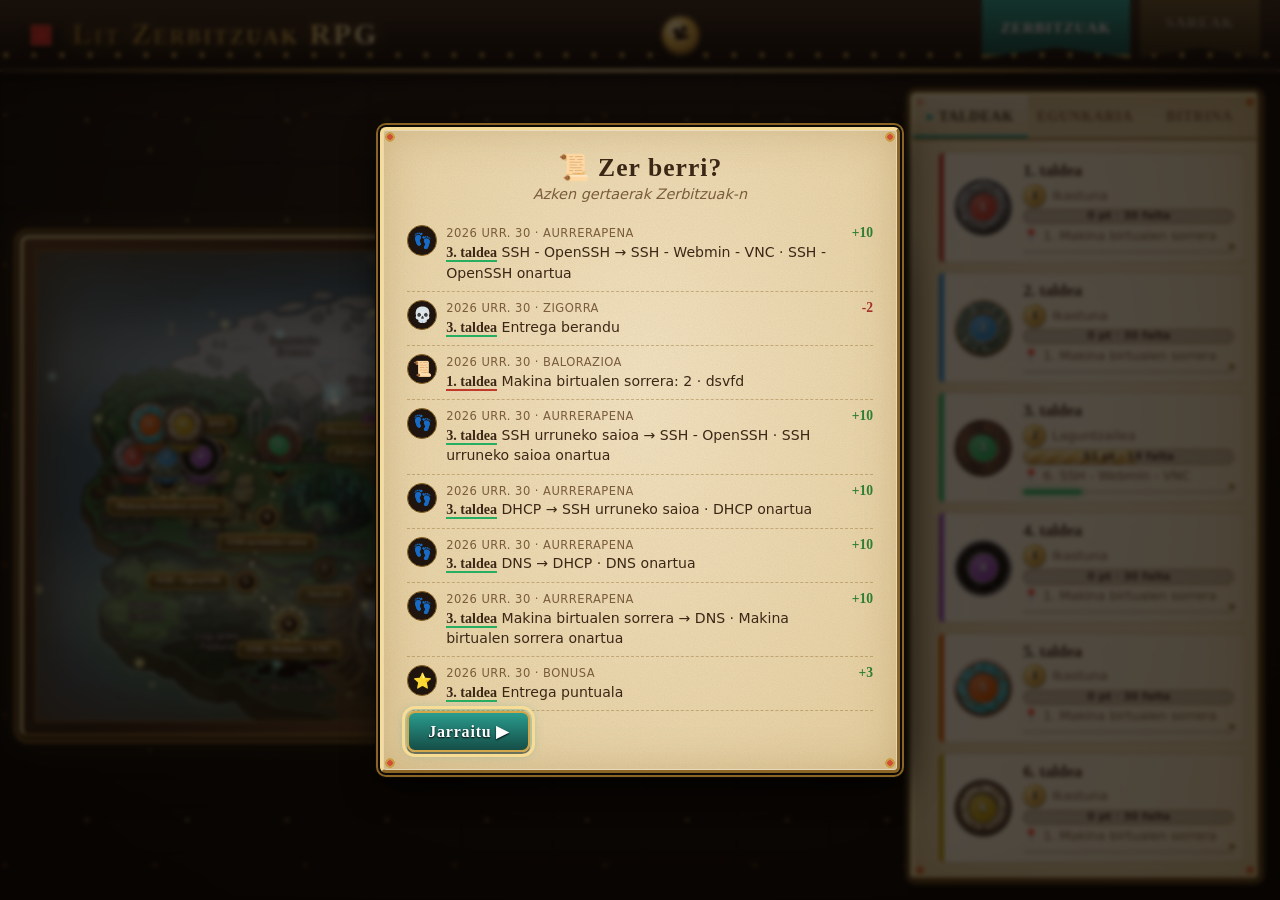
==== commit e80a4cec: "Combates tipo test estilo RPG clásico y contador de cambios sin publicar - Preguntas privadas por te" ====
--- a/index.html
+++ b/index.html
@@ -4,7 +4,7 @@
   <meta charset="utf-8">
   <meta name="viewport" content="width=device-width, initial-scale=1">
   <title>Lit Zerbitzuak RPG</title>
-  <link rel="stylesheet" href="css/web.css?v=20261030e">
+  <link rel="stylesheet" href="css/web.css?v=20261102a">
 </head>
 <body>
   <header class="cabecera">
@@ -50,10 +50,10 @@
     </aside>
   </main>
 
-  <script src="js/motor.js?v=20261030e"></script>
-  <script src="js/fx.js?v=20261030e"></script>
-  <script src="js/mapa.js?v=20261030e"></script>
-  <script src="js/app.js?v=20261030e"></script>
-  <script src="js/musika.js?v=20261030e"></script>
+  <script src="js/motor.js?v=20261102a"></script>
+  <script src="js/fx.js?v=20261102a"></script>
+  <script src="js/mapa.js?v=20261102a"></script>
+  <script src="js/app.js?v=20261102a"></script>
+  <script src="js/musika.js?v=20261102a"></script>
 </body>
 </html>
--- a/css/web.css
+++ b/css/web.css
@@ -859,3 +859,27 @@
 @media (max-width: 899px) {
   .lienzo { min-width: 0; width: calc(100vw - 2.5rem - 24px); }   /* el mapa cabe entero; se amplía con dos dedos */
 }
+
+/* ======================================================================
+   Combates en la web pública: tarjetas de cada combate del grupo
+   ====================================================================== */
+.borroka-txartela { border-radius: 8px; padding: .6rem .7rem; background: linear-gradient(#26368a, #121c58 70%, #0b1238); color: #fff; text-shadow: 1px 1px 0 #000;
+  border: 2px solid; border-color: var(--oro-claro) var(--oro-osc) var(--oro-osc) var(--oro-claro); box-shadow: 0 3px 8px #0006; }
+.borroka-txartela + .borroka-txartela { margin-top: .5rem; }
+.borroka-txartela header { display: flex; justify-content: space-between; font: 700 .72rem var(--titulo); letter-spacing: .06em; text-transform: uppercase; color: var(--oro-claro); }
+.borroka-txartela[data-emaitza="porrota"] { background: linear-gradient(#5a1220, #2a0810); }
+.borroka-txartela h4 { margin: .2rem 0; font: 700 1rem var(--titulo); }
+.bt-puntuazioa { display: flex; align-items: baseline; gap: .5rem; font: 700 1rem var(--titulo); }
+.bt-puntuazioa b { font-size: 1.6rem; color: var(--oro-claro); }
+.bt-bihotzak { margin-left: auto; color: #ff3b4a; letter-spacing: .05em; text-shadow: 0 0 6px #ff2030; }
+.bt-bihotzak .hutsa { color: #ffffff30; text-shadow: none; }
+.bt-txandak { list-style: none; margin: .35rem 0 0; padding: 0; display: grid; gap: 2px; }
+.bt-txandak li { display: grid; grid-template-columns: 4.6rem 1fr auto 1.4rem; align-items: center; gap: .4rem; padding: .15rem .4rem; border-radius: 4px; background: #ffffff10; font-size: .85rem; }
+.bt-etsaia { color: #cfd6ff; font-size: .75rem; }
+.bt-kidea { font-weight: 700; }
+.bt-txandak .ondo .bt-ikurra { color: #8affa0; }
+.bt-txandak .gaizki .bt-ikurra { color: #ff8a8a; }
+.bt-ikurra { text-align: center; font-weight: 900; }
+.b-kidea-stats { display: flex; gap: .8rem; font: 700 1.05rem var(--titulo); }
+.b-kidea-stats .ondo { color: var(--bueno); } .b-kidea-stats .gaizki { color: var(--malo); }
+.res-borroka { font-size: .82rem; } .res-borroka[data-emaitza="garaipena"] { color: var(--bueno); } .res-borroka[data-emaitza="porrota"] { color: var(--malo); }
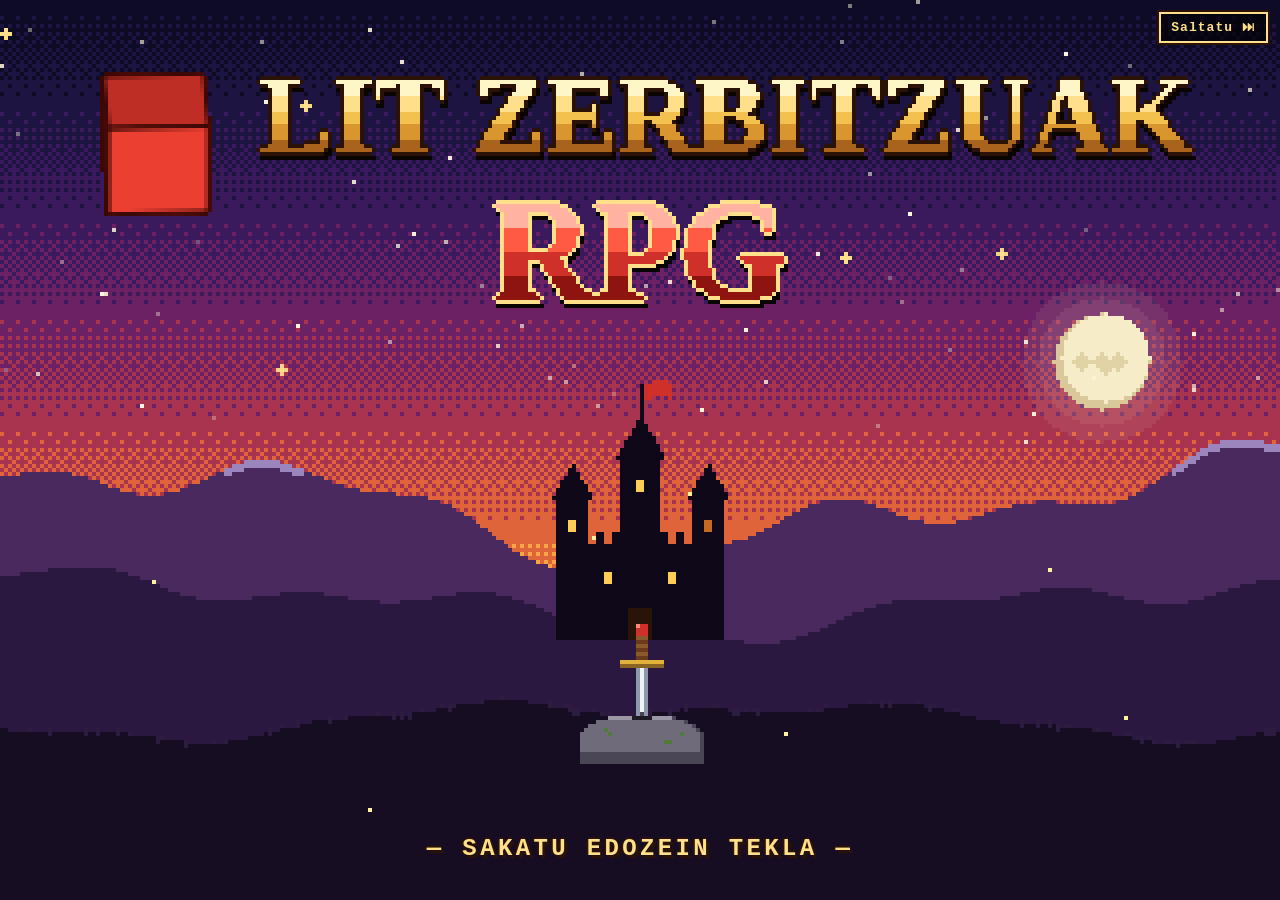
==== commit f70492c9: "Pantalla de inicio pixel art con música, tutorial guiado del panel y módulo Borrokak por pasos Co-Au" ====
--- a/index.html
+++ b/index.html
@@ -4,7 +4,7 @@
   <meta charset="utf-8">
   <meta name="viewport" content="width=device-width, initial-scale=1">
   <title>Lit Zerbitzuak RPG</title>
-  <link rel="stylesheet" href="css/web.css?v=20261102a">
+  <link rel="stylesheet" href="css/web.css?v=20261103a">
 </head>
 <body>
   <header class="cabecera">
@@ -50,10 +50,11 @@
     </aside>
   </main>
 
-  <script src="js/motor.js?v=20261102a"></script>
-  <script src="js/fx.js?v=20261102a"></script>
-  <script src="js/mapa.js?v=20261102a"></script>
-  <script src="js/app.js?v=20261102a"></script>
-  <script src="js/musika.js?v=20261102a"></script>
+  <script src="js/hasiera.js?v=20261103a"></script>
+  <script src="js/motor.js?v=20261103a"></script>
+  <script src="js/fx.js?v=20261103a"></script>
+  <script src="js/mapa.js?v=20261103a"></script>
+  <script src="js/app.js?v=20261103a"></script>
+  <script src="js/musika.js?v=20261103a"></script>
 </body>
 </html>
--- a/css/web.css
+++ b/css/web.css
@@ -883,3 +883,21 @@
 .b-kidea-stats { display: flex; gap: .8rem; font: 700 1.05rem var(--titulo); }
 .b-kidea-stats .ondo { color: var(--bueno); } .b-kidea-stats .gaizki { color: var(--malo); }
 .res-borroka { font-size: .82rem; } .res-borroka[data-emaitza="garaipena"] { color: var(--bueno); } .res-borroka[data-emaitza="porrota"] { color: var(--malo); }
+
+/* ---------- Pantalla de inicio (js/hasiera.js): pixel art en canvas ampliado sin suavizado ---------- */
+html.hasiera-irekita { overflow: hidden; }
+#hasiera { position: fixed; inset: 0; z-index: 1000; background: #0d0b26; cursor: pointer; user-select: none; -webkit-user-select: none;
+  touch-action: none; transition: opacity .45s; }
+#hasiera.joaten { opacity: 0; }
+#hasiera canvas { position: absolute; inset: 0; width: 100%; height: 100%; image-rendering: pixelated; }
+.h-behea { position: absolute; left: 0; right: 0; bottom: 4%; display: grid; justify-items: center; gap: 12px; padding: 0 16px; pointer-events: none; }
+.h-mezua { margin: 0; text-align: center; font: 700 clamp(14px, 2.4vw, 24px)/1.3 ui-monospace, 'Courier New', monospace; letter-spacing: .14em;
+  color: #ffe08a; text-shadow: 3px 3px 0 #2a1206, -2px 0 0 #2a1206, 0 -2px 0 #2a1206; animation: h-keinua 1.1s steps(1) infinite; }
+.h-mezua.finko { animation: none; color: #fff6c8; }
+@keyframes h-keinua { 50% { opacity: .15; } }
+.h-karga { width: min(60vw, 360px); height: 18px; padding: 2px; border: 3px solid #ffe08a; background: #1a0f28; box-shadow: 0 0 0 3px #2a1206, 0 0 18px #ff9a3c66; }
+.h-karga i { display: block; height: 100%; width: 0; background: repeating-linear-gradient(90deg, #ff9a3c 0 10px, #ffd25e 10px 14px); }
+.h-saltatu { position: absolute; top: 12px; right: 12px; padding: 6px 10px; cursor: pointer; font: 700 13px ui-monospace, 'Courier New', monospace;
+  letter-spacing: .08em; color: #ffe08a; background: #0009; border: 2px solid #ffe08a; box-shadow: 0 0 0 2px #2a1206; }
+.h-saltatu:hover, .h-saltatu:focus-visible { background: #ffe08a; color: #2a1206; }
+@media (prefers-reduced-motion: reduce) { .h-mezua { animation: none; } #hasiera { transition: none; } }
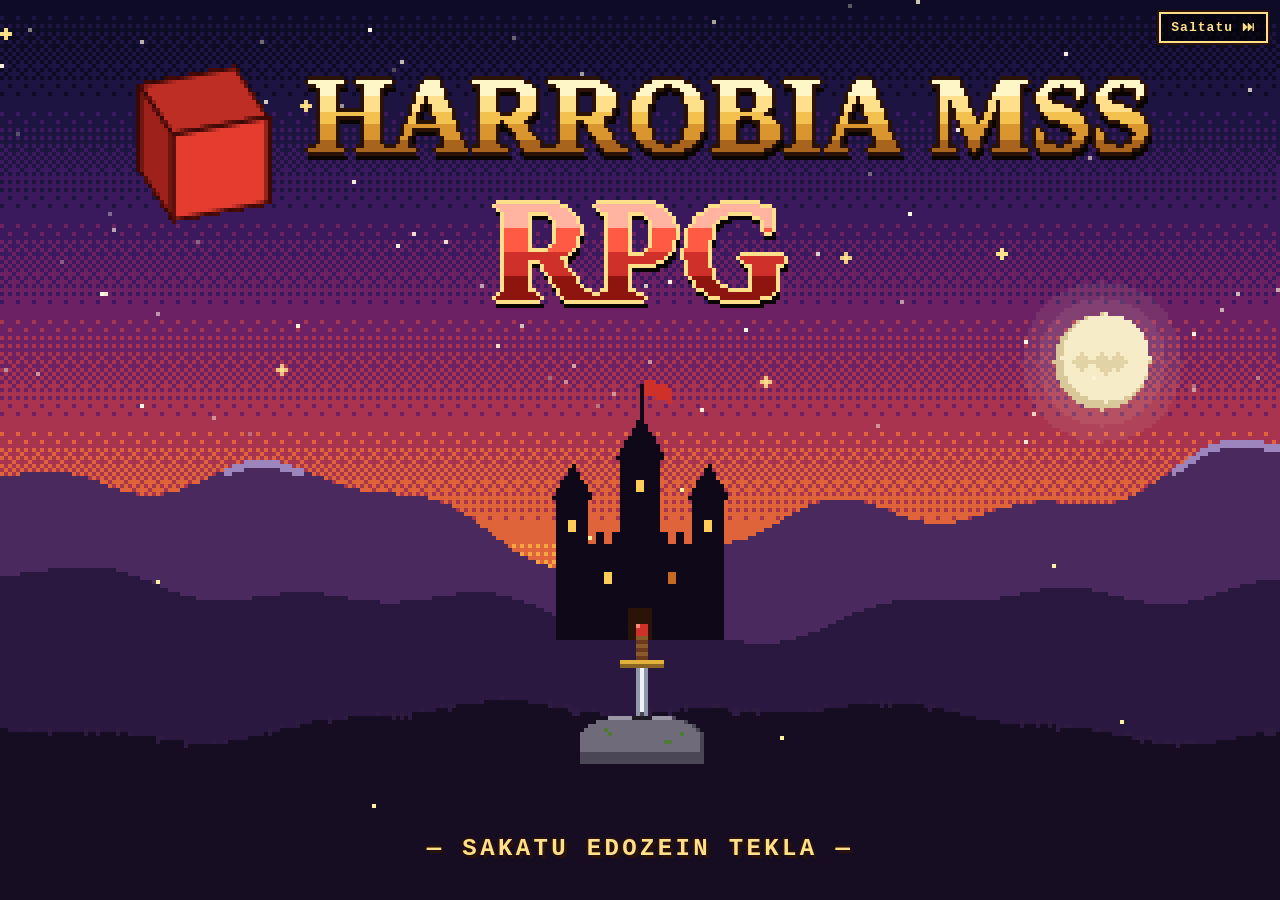
==== commit 501f5531: "Pantalla de inicio: título HARROBIA MSS RPG y tamaño mínimo si la pestaña aún no tiene medidas Co-Au" ====
--- a/index.html
+++ b/index.html
@@ -4,7 +4,7 @@
   <meta charset="utf-8">
   <meta name="viewport" content="width=device-width, initial-scale=1">
   <title>Lit Zerbitzuak RPG</title>
-  <link rel="stylesheet" href="css/web.css?v=20261103a">
+  <link rel="stylesheet" href="css/web.css?v=20261103c">
 </head>
 <body>
   <header class="cabecera">
@@ -50,11 +50,11 @@
     </aside>
   </main>
 
-  <script src="js/hasiera.js?v=20261103a"></script>
-  <script src="js/motor.js?v=20261103a"></script>
-  <script src="js/fx.js?v=20261103a"></script>
-  <script src="js/mapa.js?v=20261103a"></script>
-  <script src="js/app.js?v=20261103a"></script>
-  <script src="js/musika.js?v=20261103a"></script>
+  <script src="js/hasiera.js?v=20261103c"></script>
+  <script src="js/motor.js?v=20261103c"></script>
+  <script src="js/fx.js?v=20261103c"></script>
+  <script src="js/mapa.js?v=20261103c"></script>
+  <script src="js/app.js?v=20261103c"></script>
+  <script src="js/musika.js?v=20261103c"></script>
 </body>
 </html>
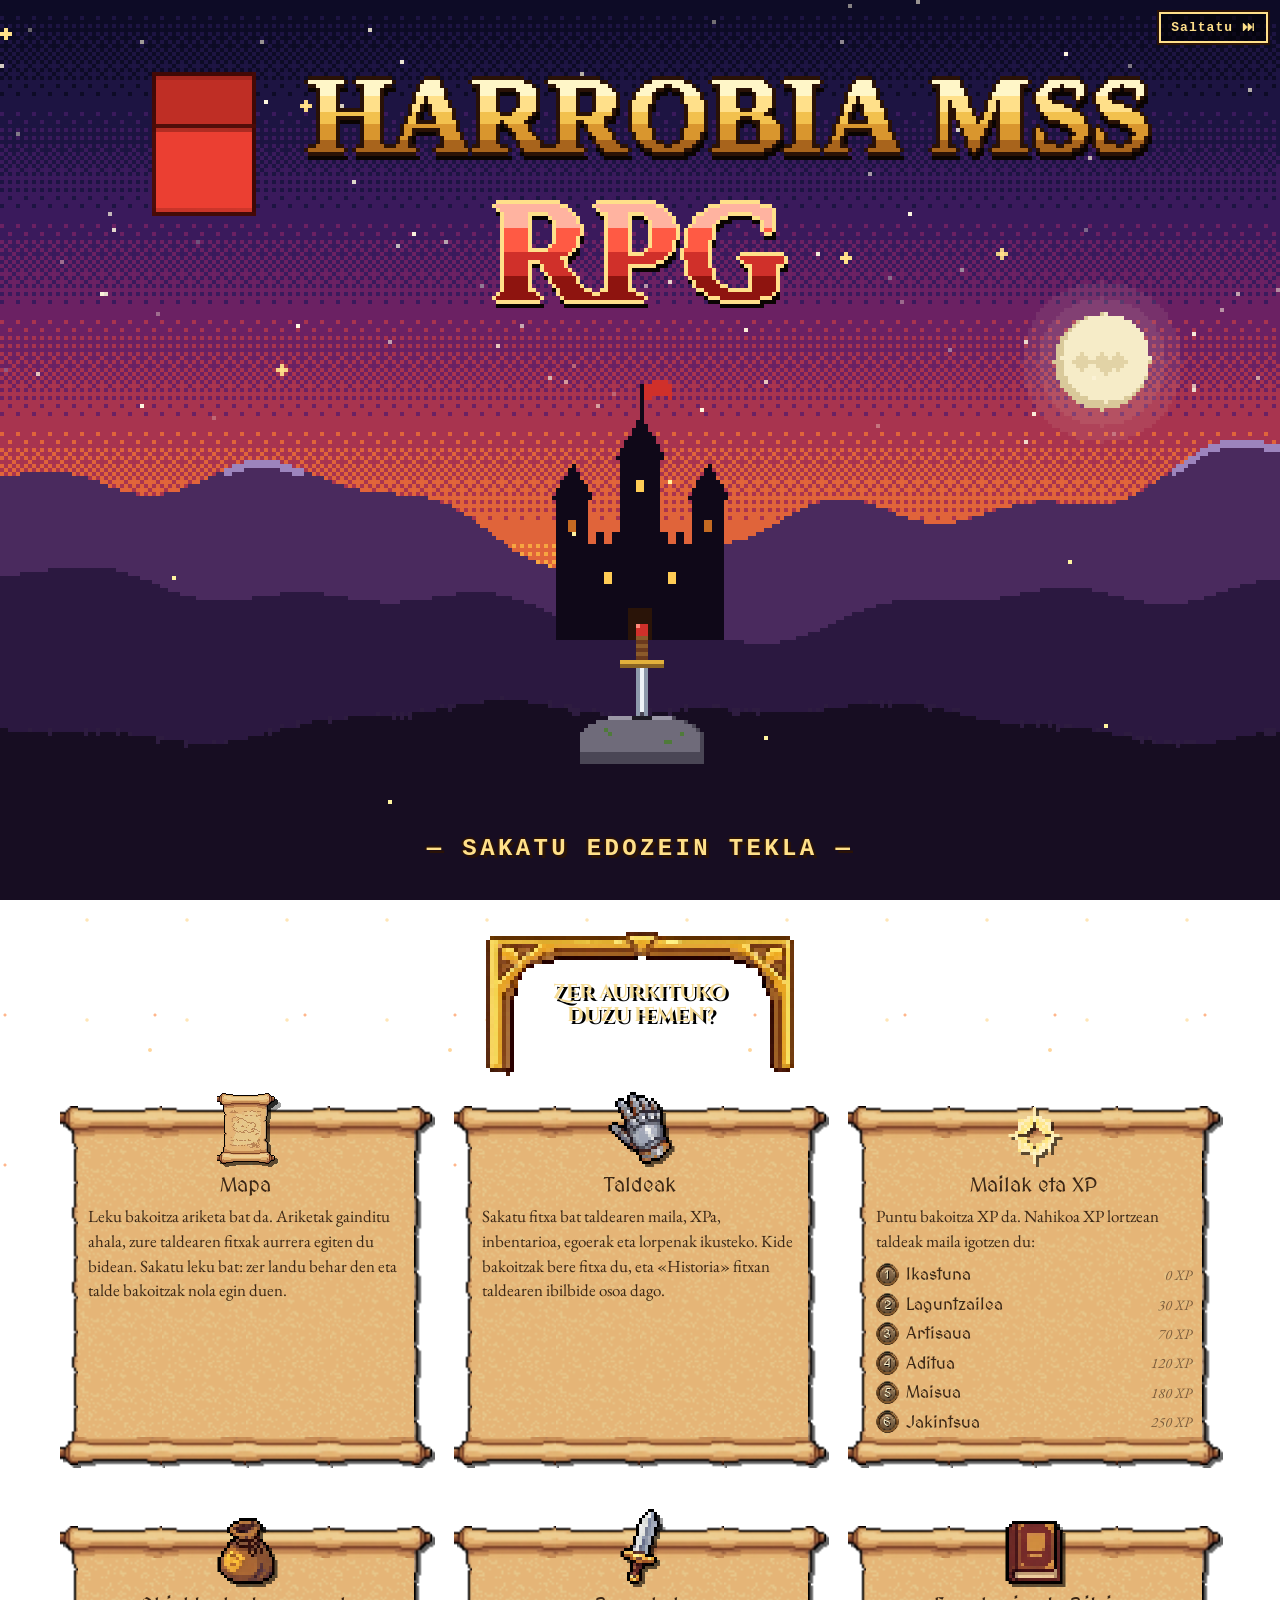
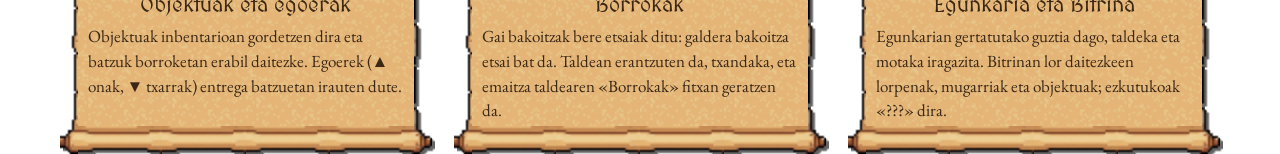
==== commit 214ace7b: "Interfaz pixel art, mapa de Sareak y guía para el alumno - Capa pixel art: piezas recortadas de img/" ====
--- a/index.html
+++ b/index.html
@@ -4,7 +4,7 @@
   <meta charset="utf-8">
   <meta name="viewport" content="width=device-width, initial-scale=1">
   <title>Lit Zerbitzuak RPG</title>
-  <link rel="stylesheet" href="css/web.css?v=20261103c">
+  <link rel="stylesheet" href="css/web.css?v=20261104b">
 </head>
 <body>
   <header class="cabecera">
@@ -50,11 +50,32 @@
     </aside>
   </main>
 
-  <script src="js/hasiera.js?v=20261103c"></script>
-  <script src="js/motor.js?v=20261103c"></script>
-  <script src="js/fx.js?v=20261103c"></script>
-  <script src="js/mapa.js?v=20261103c"></script>
-  <script src="js/app.js?v=20261103c"></script>
-  <script src="js/musika.js?v=20261103c"></script>
+  <!-- Qué puede ver y hacer el alumno en la web (debajo del mapa). -->
+  <section class="gida" aria-labelledby="gida-izenburua">
+    <div class="gida-arkua" aria-hidden="true"></div>
+    <h2 id="gida-izenburua">Zer aurkituko duzu hemen?</h2>
+    <ul class="gida-txartelak">
+      <li><img src="img/ui/pixel/pergamino-handia.png" alt="" width="58" height="71"><h3>Mapa</h3>
+        <p>Leku bakoitza ariketa bat da. Ariketak gainditu ahala, zure taldearen fitxak aurrera egiten du bidean. Sakatu leku bat: zer landu behar den eta talde bakoitzak nola egin duen.</p></li>
+      <li><img src="img/ui/pixel/eskularrua.png" alt="" width="63" height="72"><h3>Taldeak</h3>
+        <p>Sakatu fitxa bat taldearen maila, XPa, inbentarioa, egoerak eta lorpenak ikusteko. Kide bakoitzak bere fitxa du, eta «Historia» fitxan taldearen ibilbide osoa dago.</p></li>
+      <li><img src="img/ui/pixel/distira.png" alt="" width="51" height="57"><h3>Mailak eta XP</h3>
+        <p>Puntu bakoitza XP da. Nahikoa XP lortzean taldeak maila igotzen du:</p>
+        <ol id="gida-mailak" class="gida-mailak"></ol></li>
+      <li><img src="img/ui/pixel/zakua.png" alt="" width="57" height="66"><h3>Objektuak eta egoerak</h3>
+        <p>Objektuak inbentarioan gordetzen dira eta batzuk borroketan erabil daitezke. Egoerek (▲ onak, ▼ txarrak) entrega batzuetan irauten dute.</p></li>
+      <li><img src="img/ui/pixel/ezpata.png" alt="" width="39" height="75"><h3>Borrokak</h3>
+        <p>Gai bakoitzak bere etsaiak ditu: galdera bakoitza etsai bat da. Taldean erantzuten da, txandaka, eta emaitza taldearen «Borrokak» fitxan geratzen da.</p></li>
+      <li><img src="img/ui/pixel/liburua.png" alt="" width="57" height="63"><h3>Egunkaria eta Bitrina</h3>
+        <p>Egunkarian gertatutako guztia dago, taldeka eta motaka iragazita. Bitrinan lor daitezkeen lorpenak, mugarriak eta objektuak; ezkutukoak «???» dira.</p></li>
+    </ul>
+  </section>
+
+  <script src="js/hasiera.js?v=20261104b"></script>
+  <script src="js/motor.js?v=20261104b"></script>
+  <script src="js/fx.js?v=20261104b"></script>
+  <script src="js/mapa.js?v=20261104b"></script>
+  <script src="js/app.js?v=20261104b"></script>
+  <script src="js/musika.js?v=20261104b"></script>
 </body>
 </html>
--- a/css/web.css
+++ b/css/web.css
@@ -70,7 +70,6 @@
 /* ---------- Maquetación ---------- */
 .contenido { display: grid; gap: 1.25rem; padding: 1.25rem; grid-template-columns: minmax(0, 1fr); }
 @media (min-width: 900px) {
-  body { overflow: hidden; }
   .contenido { height: calc(100dvh - var(--alto-cabecera)); grid-template-columns: minmax(0, 1fr) 350px; }
   .lateral { min-height: 0; }
 }
@@ -710,12 +709,8 @@
 
 
 /* ======================================================================
-   Comodidad: cursor de espada, «Zer berri?», luz según la hora y recorrido
-   ====================================================================== */
-/* Cursor de espada (dorada al pasar por algo que se puede pulsar) */
-body { cursor: url("data:image/svg+xml,%3Csvg xmlns='http://www.w3.org/2000/svg' width='32' height='32'%3E%3Cg stroke='%231a0f05' stroke-width='1.3' stroke-linejoin='round'%3E%3Cpath d='M2 2 L7 3 L21 17 L17 21 L3 7 Z' fill='%23dfe6ee'/%3E%3Cpath d='M14 24 L24 14 L26.5 16.5 L16.5 26.5 Z' fill='%23d4a64a'/%3E%3Cpath d='M20.5 23 L23 20.5 L28 25.5 L25.5 28 Z' fill='%236b3d1a'/%3E%3Ccircle cx='28.3' cy='28.3' r='2.2' fill='%23f6dc95'/%3E%3C/g%3E%3C/svg%3E") 2 2, auto; }
-a, button, select, summary, label, [role="tab"], input[type="range"], input[type="checkbox"] { cursor: url("data:image/svg+xml,%3Csvg xmlns='http://www.w3.org/2000/svg' width='32' height='32'%3E%3Cg stroke='%231a0f05' stroke-width='1.3' stroke-linejoin='round'%3E%3Cpath d='M2 2 L7 3 L21 17 L17 21 L3 7 Z' fill='%23ffe89a'/%3E%3Cpath d='M14 24 L24 14 L26.5 16.5 L16.5 26.5 Z' fill='%23d4a64a'/%3E%3Cpath d='M20.5 23 L23 20.5 L28 25.5 L25.5 28 Z' fill='%236b3d1a'/%3E%3Ccircle cx='28.3' cy='28.3' r='2.2' fill='%23f6dc95'/%3E%3C/g%3E%3C/svg%3E") 2 2, pointer; }
-input[type="text"], input[type="number"], textarea { cursor: text; }
+   Comodidad: «Zer berri?», luz según la hora y recorrido
+   ====================================================================== */
 
 /* Luz del mapa según la hora: filtros fijos sobre la imagen (no se animan, no cuestan) */
 .marco-mapa[data-ordua="ilunabarra"] .fondo { filter: sepia(.28) saturate(1.25) hue-rotate(-12deg) brightness(.93); }
@@ -901,3 +896,209 @@
   letter-spacing: .08em; color: #ffe08a; background: #0009; border: 2px solid #ffe08a; box-shadow: 0 0 0 2px #2a1206; }
 .h-saltatu:hover, .h-saltatu:focus-visible { background: #ffe08a; color: #2a1206; }
 @media (prefers-reduced-motion: reduce) { .h-mezua { animation: none; } #hasiera { transition: none; } }
+
+/* ======================================================================
+   Capa pixel art (img/ui/pixel, recortada de img/ui/Ui_Pixel por su transparencia)
+   Las piezas nítidas de ui1 se amplían x2/x3/x4 exactos con image-rendering: pixelated;
+   los marcos son border-image de 9 trozos: esquinas intactas y lados que se repiten.
+   ====================================================================== */
+@font-face { font-family: 'MedievalSharp'; src: url(../fonts/medievalsharp.woff2) format('woff2'); font-display: swap; }
+@font-face { font-family: 'Cinzel Decorative'; src: url(../fonts/cinzel-decorative-400.woff2) format('woff2'); font-weight: 400; font-display: swap; }
+@font-face { font-family: 'Cinzel Decorative'; src: url(../fonts/cinzel-decorative-700.woff2) format('woff2'); font-weight: 700; font-display: swap; }
+@font-face { font-family: 'EB Garamond'; src: url(../fonts/eb-garamond.woff2) format('woff2'); font-weight: 400 700; font-display: swap; }
+@font-face { font-family: 'EB Garamond'; src: url(../fonts/eb-garamond-italic.woff2) format('woff2'); font-style: italic; font-display: swap; }
+:root {
+  --titulo: 'MedievalSharp', 'Palatino Linotype', Georgia, serif;   /* rótulos, botones, pestañas, cartelas */
+  --rotulo: 'Cinzel Decorative', 'Palatino Linotype', Georgia, serif; /* títulos grandes */
+  --alto-cabecera: 76px;  /* = barra de madera (19 px) x4 */
+  --sombra-px: 3px 3px 0 #0009;  /* sombras duras, como en un juego de 16 bits */
+}
+body { font: 17px/1.45 'EB Garamond', 'Palatino Linotype', Georgia, serif; }
+h1, h2 { font-family: var(--rotulo); }
+h3, h4 { font-family: var(--titulo); font-weight: 400; }
+
+/* ---------- Cursores (cursores.png reconstruido a su tamaño nativo) ----------
+   !important: muchas reglas anteriores ponen «cursor: pointer» con más especificidad. */
+html, body {
+  cursor: url(../img/ui/pixel/kurtsoreak/gezia.png) 1 1, auto;
+  cursor: image-set(url(../img/ui/pixel/kurtsoreak/gezia.png) 1x, url(../img/ui/pixel/kurtsoreak/gezia@2x.png) 2x) 1 1, auto;
+}
+a, button, select, summary, label, [role="tab"], [role="button"], input[type="range"], input[type="checkbox"], input[type="radio"], input[type="color"], input[type="file"], .soltar {
+  cursor: url(../img/ui/pixel/kurtsoreak/eskularrua.png) 1 2, pointer !important;
+  cursor: image-set(url(../img/ui/pixel/kurtsoreak/eskularrua.png) 1x, url(../img/ui/pixel/kurtsoreak/eskularrua@2x.png) 2x) 1 2, pointer !important;
+}
+/* Zonas del mapa y enemigos del combate: espada */
+.casilla, .etsaia, .aukera {
+  cursor: url(../img/ui/pixel/kurtsoreak/ezpata.png) 1 1, pointer !important;
+  cursor: image-set(url(../img/ui/pixel/kurtsoreak/ezpata.png) 1x, url(../img/ui/pixel/kurtsoreak/ezpata@2x.png) 2x) 1 1, pointer !important;
+}
+/* Fichas de los grupos y miembros: bastón de zafiro */
+.ficha-mapa, .fila-grupo, .kidea, .b-taldea {
+  cursor: url(../img/ui/pixel/kurtsoreak/makila-urdina.png) 7 7, pointer !important;
+  cursor: image-set(url(../img/ui/pixel/kurtsoreak/makila-urdina.png) 1x, url(../img/ui/pixel/kurtsoreak/makila-urdina@2x.png) 2x) 7 7, pointer !important;
+}
+/* Arrastrar el mapa ampliado o una casilla del editor: hoja */
+.lienzo.ampliado, .te-casilla {
+  cursor: url(../img/ui/pixel/kurtsoreak/hostoa.png) 5 6, grab !important;
+  cursor: image-set(url(../img/ui/pixel/kurtsoreak/hostoa.png) 1x, url(../img/ui/pixel/kurtsoreak/hostoa@2x.png) 2x) 5 6, grab !important;
+}
+/* Algo que leer (objetos del inventario, insignias y egoerak con explicación): pergamino */
+.hueco.lleno, .insignias li[title], .pildoras li[title] {
+  cursor: url(../img/ui/pixel/kurtsoreak/pergaminoa.png) 1 3, help !important;
+  cursor: image-set(url(../img/ui/pixel/kurtsoreak/pergaminoa.png) 1x, url(../img/ui/pixel/kurtsoreak/pergaminoa@2x.png) 2x) 1 3, help !important;
+}
+/* Pantalla de inicio y modo proyector: bastón de jade */
+#hasiera, .proiektorea {
+  cursor: url(../img/ui/pixel/kurtsoreak/makila-berdea.png) 3 1, pointer !important;
+  cursor: image-set(url(../img/ui/pixel/kurtsoreak/makila-berdea.png) 1x, url(../img/ui/pixel/kurtsoreak/makila-berdea@2x.png) 2x) 3 1, pointer !important;
+}
+input[type="text"], input[type="number"], input[type="date"], input[type="search"], textarea { cursor: text !important; }
+button:disabled, [aria-disabled="true"] { cursor: not-allowed !important; }
+
+/* ---------- Pergamino enrollado: ventanas, barra lateral, «Zer berri?», tarjetas ---------- */
+.pergamino {
+  border: solid transparent; border-width: 32px 18px 28px; border-radius: 0; background: none; box-shadow: none;
+  border-image: url(../img/ui/pixel/pergaminoa-9.png) 16 9 14 9 fill / 32px 18px 28px round;
+  image-rendering: pixelated; filter: drop-shadow(var(--sombra-px));
+}
+.pergamino * { image-rendering: auto; }
+.lateral.pergamino { padding: 0; }
+.emergente.pergamino { overflow: visible; }   /* el botón de cerrar va sobre la varilla, fuera de la caja de relleno */
+.emergente .em-cuerpo { min-height: 0; }
+.emergente .cerrar { right: -14px; top: -40px; }
+
+/* ---------- Cabecera: barra de madera de ui1 a x4 ---------- */
+.cabecera {
+  height: var(--alto-cabecera); border: solid transparent; border-width: 0 32px; background: none; box-shadow: 0 6px 0 #0007;
+  border-image: url(../img/ui/pixel/barra-egurra.png) 0 8 fill / 0 32px round; image-rendering: pixelated;
+}
+.cabecera > * { image-rendering: auto; }
+.titulo { font-family: var(--rotulo); font-weight: 700; letter-spacing: .04em; text-transform: none; filter: drop-shadow(2px 2px 0 #000); }
+#titulo { white-space: nowrap; overflow: hidden; text-overflow: ellipsis; }
+.marca { min-width: 0; }
+
+/* Aventuras: estandartes de tela colgados (ui2) */
+.estandartes { align-self: flex-start; gap: .4rem; flex: none; }
+.admin .titulo { font-size: 1.15rem; white-space: nowrap; }
+.estandartes a {
+  min-width: 7.2rem; height: 4.6rem; padding: 1.35rem .6rem 0; clip-path: none; box-shadow: none !important;
+  font: 400 1rem var(--titulo); letter-spacing: .04em; text-transform: none; color: #fff; text-shadow: 2px 2px 0 #000;
+  background: url(../img/ui/pixel/estandartea-urdina.png) center top / 100% 100% no-repeat; opacity: .6; transition: opacity .15s, transform .15s;
+}
+.estandartes a:nth-child(2) { background-image: url(../img/ui/pixel/estandartea-morea.png); }
+.estandartes a:nth-child(3) { background-image: url(../img/ui/pixel/estandartea-berdea.png); }
+.estandartes a:nth-child(4) { background-image: url(../img/ui/pixel/estandartea-gorria.png); }
+.estandartes a[aria-current] { opacity: 1; padding-top: 1.35rem; transform: translateY(4px); background: url(../img/ui/pixel/estandartea-urdina.png) center top / 100% 100% no-repeat; }
+.estandartes a:nth-child(2)[aria-current] { background-image: url(../img/ui/pixel/estandartea-morea.png); }
+.estandartes a:nth-child(3)[aria-current] { background-image: url(../img/ui/pixel/estandartea-berdea.png); }
+.estandartes a:nth-child(4)[aria-current] { background-image: url(../img/ui/pixel/estandartea-gorria.png); }
+.estandartes a:hover { opacity: .9; }
+
+/* Botones redondos: moneda oscura de ui2 con el símbolo dibujado píxel a píxel (el texto queda para lectores de pantalla) */
+.m-boton, .cerrar {
+  width: 37px; height: 37px; padding: 0; border: 0; border-radius: 50%; box-shadow: none; color: transparent; text-shadow: none; font-size: 0;
+  background: url(../img/ui/pixel/b-jo.png) center / 37px 37px no-repeat; filter: drop-shadow(2px 2px 0 #000a);
+}
+.m-boton:hover, .cerrar:hover { filter: brightness(1.2) drop-shadow(2px 2px 0 #000a); }
+.m-boton:active, .cerrar:active { transform: translateY(2px); filter: none; }
+.sonando #m-jo { background-image: url(../img/ui/pixel/b-pausa.png); box-shadow: none; }
+#m-hurrengoa { background-image: url(../img/ui/pixel/b-hurrengoa.png); }
+#proiektorea { background-image: url(../img/ui/pixel/b-proiektorea.png); }
+.cerrar { background-image: url(../img/ui/pixel/b-itxi.png); }
+.zoom-kontrolak .m-boton { width: 37px; height: 37px; font-size: 0; }
+.zoom-kontrolak .m-boton:nth-child(1) { background-image: url(../img/ui/pixel/b-gehitu.png); }
+.zoom-kontrolak .m-boton:nth-child(2) { background-image: url(../img/ui/pixel/b-kendu.png); }
+.zoom-kontrolak .m-boton:nth-child(3) { background-image: url(../img/ui/pixel/b-osoa.png); }
+/* Pantallita de la música: bordes duros, sin redondeos */
+.musika { border: 0; border-radius: 0; background: none; box-shadow: none; padding: 0; }
+.m-pantaila { border-radius: 0; border: 3px solid #000; box-shadow: inset 0 0 0 2px #3c5a2e, var(--sombra-px); }
+.m-etiketa, #m-abestia { font-family: var(--titulo); font-weight: 400; }
+@media (max-width: 1180px) { .m-pantaila { width: 7.5rem; } .m-bolumena { width: 3rem; } .estandartes a { min-width: 6rem; } }
+
+/* ---------- Marco del mapa: marco de oro de ui1 a x3, pintado por fuera (outset) ---------- */
+.marco-mapa {
+  background: #0b0705; border-radius: 0; box-shadow: none; overflow: visible; filter: drop-shadow(5px 5px 0 #0009);
+  border-image: url(../img/ui/pixel/marco-urrea.png) 9 / 27px / 17px round; image-rendering: pixelated;
+}
+.marco-mapa .lienzo { overflow: hidden; image-rendering: auto; }
+.zoom-kontrolak { right: 22px; bottom: 22px; }
+
+/* Medallones de las casillas: monedas de ui2 (oscura; bronce si ya se ha pisado; morada en la meta) */
+.casilla {
+  border: 0; box-shadow: none; background: url(../img/ui/pixel/txanpona-iluna.png) center / 100% 100% no-repeat;
+  font-family: var(--titulo); font-weight: 400; text-shadow: 1px 1px 0 #000, -1px -1px 0 #000;
+}
+.casilla.pisada { background-image: url(../img/ui/pixel/txanpona-brontzea.png); box-shadow: none; filter: drop-shadow(0 0 5px #f6dc95); color: #fff6d0; }
+.casilla[data-tipo="meta"] { background: url(../img/ui/pixel/txanpona-morea.png) center / 100% 100% no-repeat; }
+.casilla.seleccionada { box-shadow: none; filter: drop-shadow(0 0 6px #fff6d0); }
+/* Cartelas: rótulo con borde duro de 2 px y sombra de bloque */
+.cartela { border-radius: 0; border-width: 2px; font-family: var(--titulo); font-weight: 400; letter-spacing: .03em;
+  box-shadow: 2px 2px 0 #000c, inset 0 2px 0 hsl(var(--tono) 80% 80% / .3); }
+
+/* ---------- Pestañas: tablilla de madera; la elegida, placa azul con su rubí ---------- */
+.lat-pestanas { border: 0; background: none; gap: .3rem; padding: 1rem .1rem .45rem; }
+.lat-pestanas button, .em-pestanas button {
+  position: relative; border: solid transparent; border-width: 14px 16px; padding: 0 .1rem; min-width: 0;
+  border-image: url(../img/ui/pixel/barra-egurra.png) 7 8 fill / 14px 16px round; image-rendering: pixelated;
+  font: 400 .92rem/1 var(--titulo); letter-spacing: .03em; text-transform: none; color: #f6e2b8; text-shadow: 2px 2px 0 #000;
+  background: none; box-shadow: none;
+}
+.lat-pestanas button[aria-selected="true"], .em-pestanas button[aria-selected="true"] {
+  border-image-source: url(../img/ui/pixel/botoia-urdina.png); border-image-slice: 6 8 fill; color: #fff; background: none; box-shadow: none;
+}
+.lat-pestanas button[aria-selected="true"]::before, .em-pestanas button[aria-selected="true"]::before {
+  content: ''; position: absolute; left: 50%; top: -28px; width: 24px; height: 24px; translate: -50% 0; /* medio rubí sobre el borde de 14 px */
+  background: url(../img/ui/pixel/gema-errubia.png) center / 24px 24px no-repeat; image-rendering: pixelated; filter: drop-shadow(1px 1px 0 #000);
+}
+.lat-pestanas button:hover, .em-pestanas button:hover { filter: brightness(1.12); }
+.lat-pestanas button { flex: 1; display: flex; align-items: center; justify-content: center; gap: .35em; font-size: .85rem; }
+.lat-pestanas button::after { content: ''; flex: none; width: 21px; height: 22px; margin: 0; background: center / contain no-repeat; image-rendering: pixelated; order: -1; }
+#tab-taldeak::after { background-image: url(../img/ui/pixel/eskularrua.png); }
+#tab-egunkaria::after { background-image: url(../img/ui/pixel/liburua.png); }
+#tab-bitrina::after { background-image: url(../img/ui/pixel/kutxa.png); }
+.em-pestanas { gap: .3rem; padding: 1rem .2rem .3rem; border: 0; }
+
+/* ---------- Filas de grupo: losa de piedra con runas de ui1 a x2 ---------- */
+.fila-grupo {
+  border: 28px solid transparent; border-width: 28px 24px; border-radius: 0; padding: 0; background: none; box-shadow: none;
+  border-image: url(../img/ui/pixel/harlauza.png) 14 12 fill / 28px 24px round; image-rendering: pixelated; margin: -8px 0;
+}
+.fila-grupo > * { image-rendering: auto; }
+.fila-grupo::before { display: none; }
+.fila-grupo:hover, .fila-grupo:focus-visible { transform: translateX(3px); box-shadow: none; filter: brightness(1.08) drop-shadow(var(--sombra-px)); }
+.fg-nombre { font-family: var(--titulo); font-weight: 400; font-size: 1.12rem; color: color-mix(in srgb, var(--color) 60%, #1a1008); }
+.fg-nivel, .fg-zona { color: #2f2418; }
+
+/* ---------- Barra de XP: canal de UI3 con relleno azul en franjas duras ---------- */
+.xp { height: 20px; border: 6px solid transparent; border-radius: 0; background: none; box-shadow: none;
+  border-image: url(../img/ui/pixel/xp-hutsa.png) 12 fill / 6px stretch; overflow: hidden; }
+.xp-relleno { box-shadow: none; animation: none;
+  background: linear-gradient(#a8e4ff 0 2px, #4fa8f0 2px 5px, #2a74c8 5px 7px, #1a4c8e 7px); }
+.xp span { font: 400 .72rem/1 var(--titulo); color: #fff; text-shadow: 1px 1px 0 #000, -1px 0 0 #000; }
+
+/* Número de nivel: moneda de bronce */
+.nivel-num { border-radius: 50%; box-shadow: none; color: #fff6d0; text-shadow: 1px 1px 0 #000; font-family: var(--titulo); font-weight: 400;
+  background: url(../img/ui/pixel/txanpona-brontzea.png) center / 100% 100% no-repeat; }
+
+/* «Jarraitu»: botón rojo de ui1 */
+.boton-jarraitu { border: solid transparent; border-width: 12px 14px; border-radius: 0; box-shadow: none; padding: 0 .8rem;
+  background: none; border-image: url(../img/ui/pixel/botoia-gorria.png) 6 7 fill / 12px 14px round; image-rendering: pixelated;
+  font: 400 1.05rem/1.2 var(--titulo); color: #fff; text-shadow: 2px 2px 0 #000; }
+
+/* ---------- Guía para el alumno, debajo del mapa ---------- */
+.gida { position: relative; z-index: 1; max-width: 1200px; margin: 2rem auto 3rem; padding: 0 1.25rem; text-align: center; }
+.gida-arkua { width: 308px; height: 144px; margin: 0 auto -96px; background: url(../img/ui/pixel/arkua-urrea.png) center / 308px 144px no-repeat; image-rendering: pixelated; }
+.gida h2 { position: relative; font-size: 1.25rem; max-width: 240px; margin-inline: auto; color: var(--oro-claro); text-shadow: 3px 3px 0 #000; margin-bottom: 2.4rem; }
+.gida-txartelak { list-style: none; margin: 0; padding: 0; display: grid; gap: 1.2rem 1.4rem; grid-template-columns: repeat(auto-fit, minmax(280px, 1fr)); text-align: left; }
+.gida-txartelak > li { position: relative; padding: 2.2rem .6rem .2rem; margin-top: 2.6rem; color: var(--tinta);
+  border: solid transparent; border-width: 32px 18px 28px; border-image: url(../img/ui/pixel/pergaminoa-9.png) 16 9 14 9 fill / 32px 18px 28px round; filter: drop-shadow(var(--sombra-px)); }
+.gida-txartelak img { position: absolute; left: 50%; bottom: calc(100% - 1.6rem); transform: translateX(-50%); image-rendering: pixelated; filter: drop-shadow(var(--sombra-px)); }
+.gida-txartelak h3 { text-align: center; font-size: 1.3rem; margin-bottom: .45rem; color: var(--tinta); }
+.gida-txartelak p { margin: 0; line-height: 1.45; }
+.gida-mailak { list-style: none; margin: .55rem 0 0; padding: 0; display: grid; gap: .3rem; }
+.gida-mailak li { display: flex; align-items: center; gap: .45rem; font-family: var(--titulo); }
+.gida-mailak small { margin-left: auto; font: italic .9rem 'EB Garamond', serif; color: var(--tinta-suave); }
+@media (prefers-reduced-motion: no-preference) {
+  .gida-txartelak > li { transition: transform .15s steps(3); }
+  .gida-txartelak > li:hover { transform: translateY(-4px); }
+}
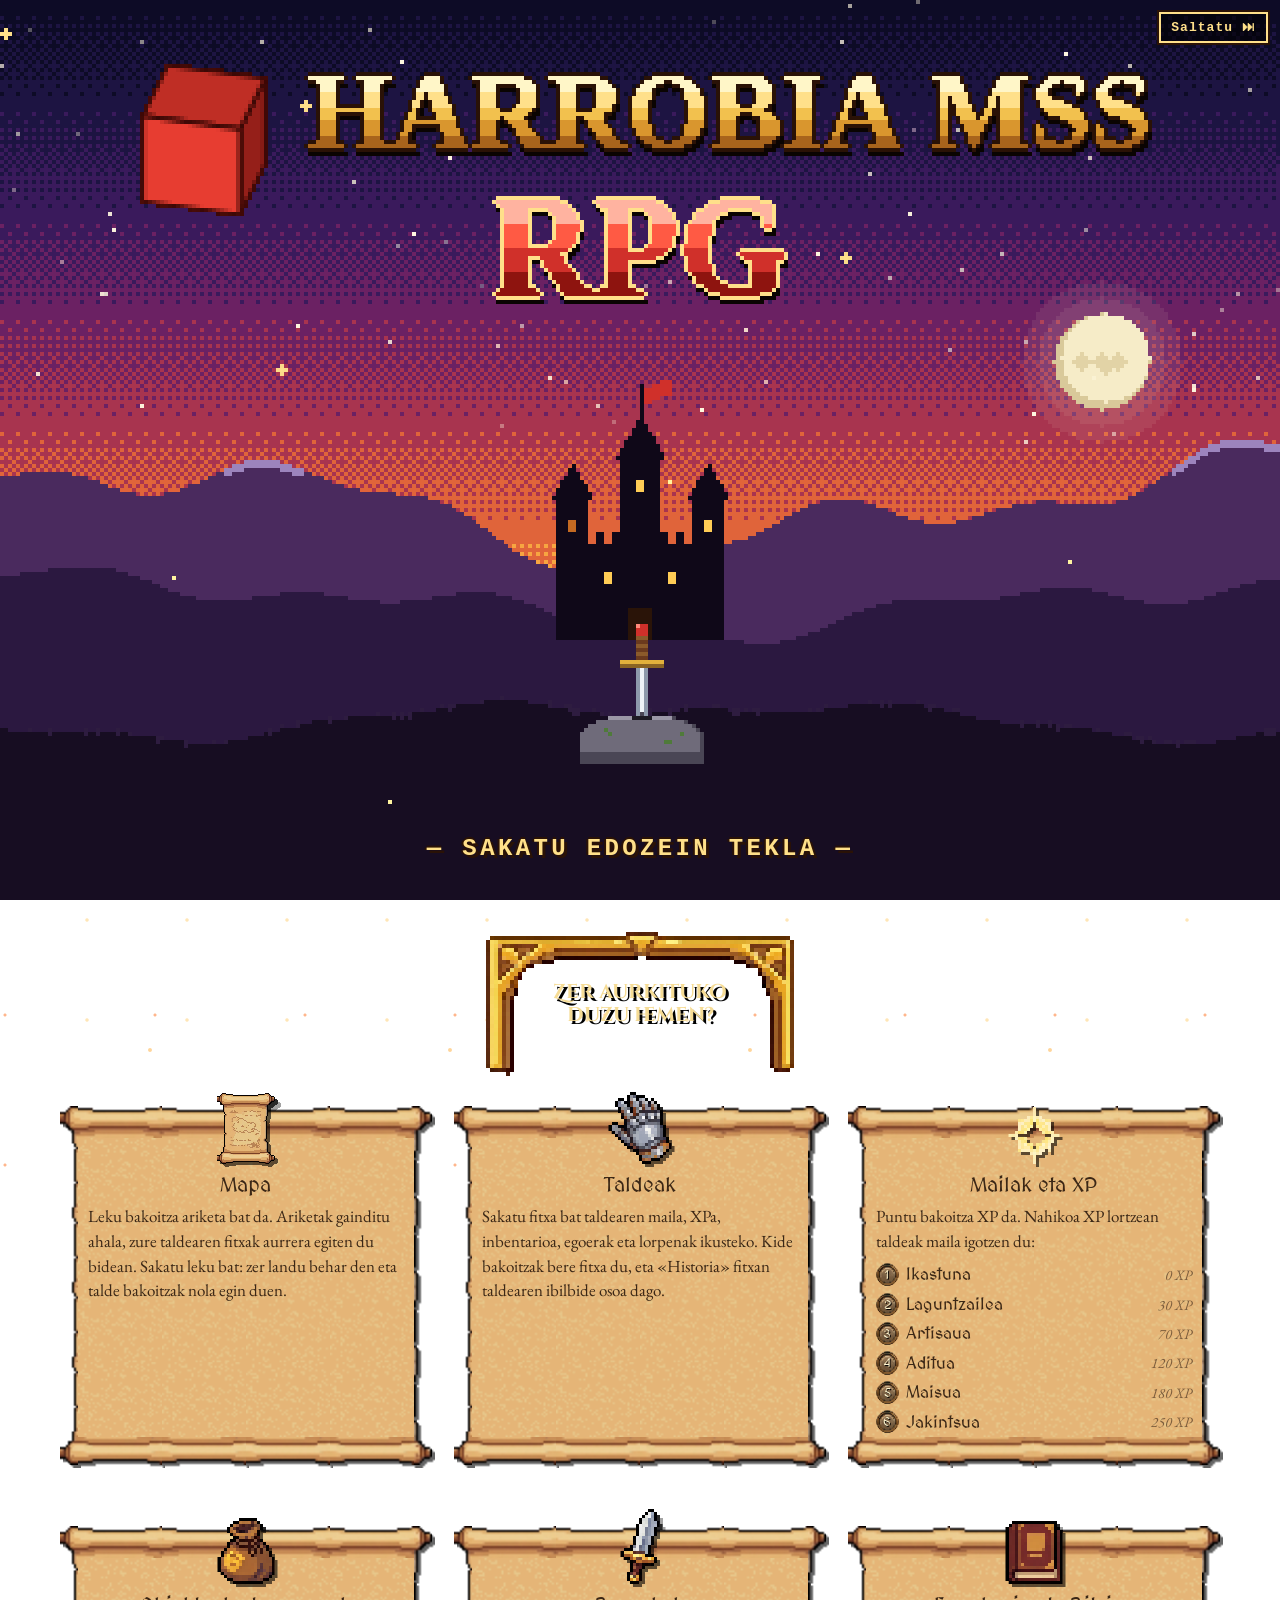
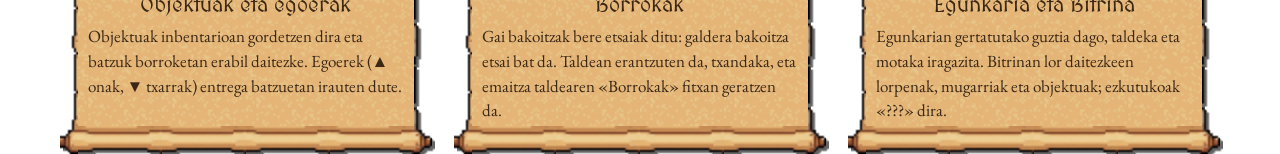
==== commit 7f5d6b75: "Sareak con nombres al pulsar, losas cálidas, zoom recortado y volumen pixel - Opción de mapa «cartel" ====
--- a/index.html
+++ b/index.html
@@ -4,7 +4,7 @@
   <meta charset="utf-8">
   <meta name="viewport" content="width=device-width, initial-scale=1">
   <title>Lit Zerbitzuak RPG</title>
-  <link rel="stylesheet" href="css/web.css?v=20261104b">
+  <link rel="stylesheet" href="css/web.css?v=20261104c">
 </head>
 <body>
   <header class="cabecera">
@@ -71,11 +71,11 @@
     </ul>
   </section>
 
-  <script src="js/hasiera.js?v=20261104b"></script>
-  <script src="js/motor.js?v=20261104b"></script>
-  <script src="js/fx.js?v=20261104b"></script>
-  <script src="js/mapa.js?v=20261104b"></script>
-  <script src="js/app.js?v=20261104b"></script>
-  <script src="js/musika.js?v=20261104b"></script>
+  <script src="js/hasiera.js?v=20261104c"></script>
+  <script src="js/motor.js?v=20261104c"></script>
+  <script src="js/fx.js?v=20261104c"></script>
+  <script src="js/mapa.js?v=20261104c"></script>
+  <script src="js/app.js?v=20261104c"></script>
+  <script src="js/musika.js?v=20261104c"></script>
 </body>
 </html>
--- a/css/web.css
+++ b/css/web.css
@@ -1017,7 +1017,7 @@
 
 /* ---------- Marco del mapa: marco de oro de ui1 a x3, pintado por fuera (outset) ---------- */
 .marco-mapa {
-  background: #0b0705; border-radius: 0; box-shadow: none; overflow: visible; filter: drop-shadow(5px 5px 0 #0009);
+  background: #0b0705; border-radius: 0; box-shadow: none; overflow: hidden; filter: drop-shadow(5px 5px 0 #0009);
   border-image: url(../img/ui/pixel/marco-urrea.png) 9 / 27px / 17px round; image-rendering: pixelated;
 }
 .marco-mapa .lienzo { overflow: hidden; image-rendering: auto; }
@@ -1061,13 +1061,13 @@
 /* ---------- Filas de grupo: losa de piedra con runas de ui1 a x2 ---------- */
 .fila-grupo {
   border: 28px solid transparent; border-width: 28px 24px; border-radius: 0; padding: 0; background: none; box-shadow: none;
-  border-image: url(../img/ui/pixel/harlauza.png) 14 12 fill / 28px 24px round; image-rendering: pixelated; margin: -8px 0;
+  border-image: url(../img/ui/pixel/harlauza-beroa.png) 14 12 fill / 28px 24px round; image-rendering: pixelated; margin: -8px 0;
 }
 .fila-grupo > * { image-rendering: auto; }
 .fila-grupo::before { display: none; }
 .fila-grupo:hover, .fila-grupo:focus-visible { transform: translateX(3px); box-shadow: none; filter: brightness(1.08) drop-shadow(var(--sombra-px)); }
 .fg-nombre { font-family: var(--titulo); font-weight: 400; font-size: 1.12rem; color: color-mix(in srgb, var(--color) 60%, #1a1008); }
-.fg-nivel, .fg-zona { color: #2f2418; }
+.fg-nivel, .fg-zona { color: #3a2614; }
 
 /* ---------- Barra de XP: canal de UI3 con relleno azul en franjas duras ---------- */
 .xp { height: 20px; border: 6px solid transparent; border-radius: 0; background: none; box-shadow: none;
@@ -1102,3 +1102,31 @@
   .gida-txartelak > li { transition: transform .15s steps(3); }
   .gida-txartelak > li:hover { transform: translateY(-4px); }
 }
+
+/* ---------- Mapas con «cartelas al pulsar» (mapa.cartelas_al_pulsar): nombres ocultos, peanas que brillan ---------- */
+.cartelas-al-pulsar .cartela { opacity: 0; visibility: hidden; transition: opacity .15s, visibility 0s .15s; }
+.cartelas-al-pulsar .casilla:is(.seleccionada, :focus-visible) .cartela { opacity: 1; visibility: visible; transition: opacity .15s; z-index: 6; }
+/* Anillo de luz del color de la zona (--argia lo toma mapa.js del dibujo); solo se anima su opacidad */
+.cartelas-al-pulsar .casilla::after {
+  content: ''; position: absolute; inset: -5px; border-radius: 50%; pointer-events: none; opacity: 1; scale: 1;
+  border: 2px solid hsl(var(--argia, 45) 100% 72%);
+  box-shadow: 0 0 14px 6px hsl(var(--argia, 45) 100% 58% / .95), inset 0 0 8px 2px hsl(var(--argia, 45) 100% 65% / .9);
+  animation: peana-argia 2.6s ease-in-out infinite; animation-delay: calc(var(--i, 0) * -.37s);
+}
+.cartelas-al-pulsar .casilla.seleccionada::after { animation: none; opacity: 1; inset: -7px; }
+@keyframes peana-argia { 50% { opacity: .55; } }
+@media (prefers-reduced-motion: reduce) { .cartelas-al-pulsar .casilla::after { animation: none; opacity: .8; } }
+
+/* ---------- Volumen: canal de hierro con relleno azul y una poción como tirador ---------- */
+.m-bolumena { appearance: none; -webkit-appearance: none; width: 5.2rem; height: 26px; background: none; accent-color: initial; }
+.m-bolumena::-webkit-slider-runnable-track {
+  height: 8px; border: 2px solid #000; box-shadow: 0 0 0 2px var(--oro-osc), 2px 2px 0 2px #0008;
+  background: linear-gradient(90deg, #4fa8f0 var(--v, 60%), #1b1410 var(--v, 60%));
+}
+.m-bolumena::-moz-range-track { height: 8px; border: 2px solid #000; box-shadow: 0 0 0 2px var(--oro-osc); background: linear-gradient(90deg, #4fa8f0 var(--v, 60%), #1b1410 var(--v, 60%)); }
+.m-bolumena::-webkit-slider-thumb {
+  -webkit-appearance: none; width: 15px; height: 23px; margin-top: -9.5px; border: 0; background: url(../img/ui/pixel/edabea.png) center / 15px 23px no-repeat;
+  image-rendering: pixelated; filter: drop-shadow(1px 2px 0 #000a); transition: transform .1s;
+}
+.m-bolumena::-moz-range-thumb { width: 15px; height: 23px; border: 0; border-radius: 0; background: url(../img/ui/pixel/edabea.png) center / 15px 23px no-repeat; image-rendering: pixelated; }
+.m-bolumena:hover::-webkit-slider-thumb, .m-bolumena:active::-webkit-slider-thumb { transform: scale(1.15) rotate(-12deg); }
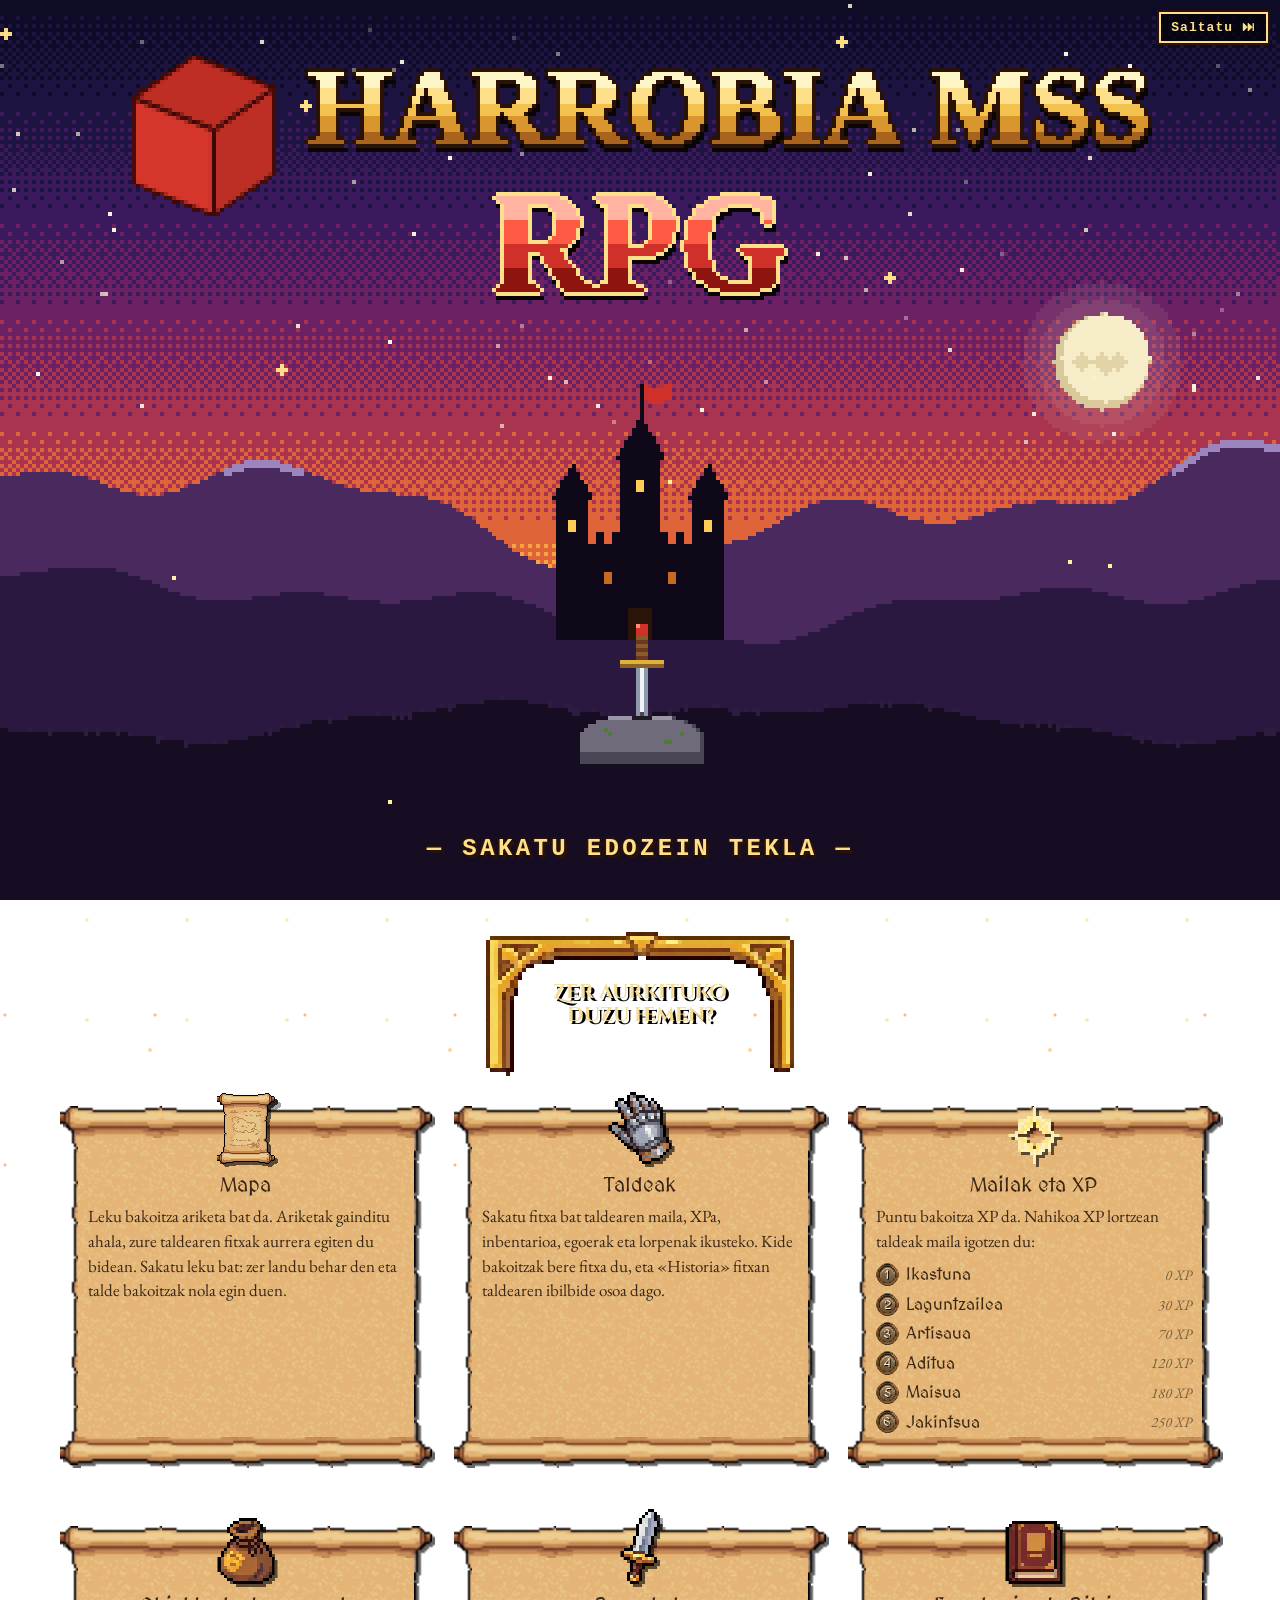
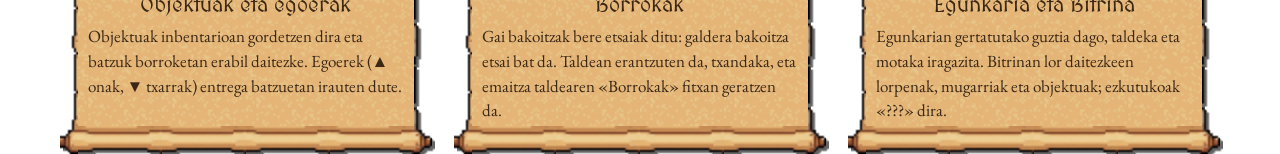
==== commit 64d4a792: "Banco de 138 enemigos animados, mapa nuevo de Zerbitzuak y título LIT HARROBIA RPG - img/etsaiak: 13" ====
--- a/index.html
+++ b/index.html
@@ -3,8 +3,8 @@
 <head>
   <meta charset="utf-8">
   <meta name="viewport" content="width=device-width, initial-scale=1">
-  <title>Lit Zerbitzuak RPG</title>
-  <link rel="stylesheet" href="css/web.css?v=20261104c">
+  <title>LIT HARROBIA RPG</title>
+  <link rel="stylesheet" href="css/web.css?v=20261105a">
 </head>
 <body>
   <header class="cabecera">
@@ -12,7 +12,7 @@
       <div class="kuboa" aria-hidden="true"><div class="kuboa-gorputza">
         <i class="k-aurrea"></i><i class="k-atzea"></i><i class="k-eskuina"></i><i class="k-ezkerra"></i><i class="k-goia"></i><i class="k-behea"></i>
       </div></div>
-      <h1 id="titulo" class="titulo">Lit Zerbitzuak RPG</h1>
+      <h1 id="titulo" class="titulo">LIT HARROBIA RPG</h1>
     </div>
     <div id="musika" class="musika" hidden>
       <button type="button" id="m-jo" class="m-boton" aria-label="Musika piztu">▶</button>
@@ -71,11 +71,11 @@
     </ul>
   </section>
 
-  <script src="js/hasiera.js?v=20261104c"></script>
-  <script src="js/motor.js?v=20261104c"></script>
-  <script src="js/fx.js?v=20261104c"></script>
-  <script src="js/mapa.js?v=20261104c"></script>
-  <script src="js/app.js?v=20261104c"></script>
-  <script src="js/musika.js?v=20261104c"></script>
+  <script src="js/hasiera.js?v=20261105a"></script>
+  <script src="js/motor.js?v=20261105a"></script>
+  <script src="js/fx.js?v=20261105a"></script>
+  <script src="js/mapa.js?v=20261105a"></script>
+  <script src="js/app.js?v=20261105a"></script>
+  <script src="js/musika.js?v=20261105a"></script>
 </body>
 </html>
--- a/css/web.css
+++ b/css/web.css
@@ -1130,3 +1130,13 @@
 }
 .m-bolumena::-moz-range-thumb { width: 15px; height: 23px; border: 0; border-radius: 0; background: url(../img/ui/pixel/edabea.png) center / 15px 23px no-repeat; image-rendering: pixelated; }
 .m-bolumena:hover::-webkit-slider-thumb, .m-bolumena:active::-webkit-slider-thumb { transform: scale(1.15) rotate(-12deg); }
+
+/* ---------- Enemigos del catálogo (img/etsaiak): tira de fotogramas de idle ----------
+   --n fotogramas de --w x --h; con un solo fotograma, steps(1, jump-none) no vale y no se anima (correcto). */
+.etsai-irudia {
+  display: block; width: 100%; aspect-ratio: var(--w) / var(--h); background-repeat: no-repeat;
+  background-size: calc(var(--n) * 100%) 100%; background-position: 0 0;
+  animation: etsai-idle calc(var(--n) * .22s) steps(var(--n), jump-none) infinite alternate;
+}
+@keyframes etsai-idle { to { background-position: 100% 0; } }
+@media (prefers-reduced-motion: reduce) { .etsai-irudia { animation: none; } }
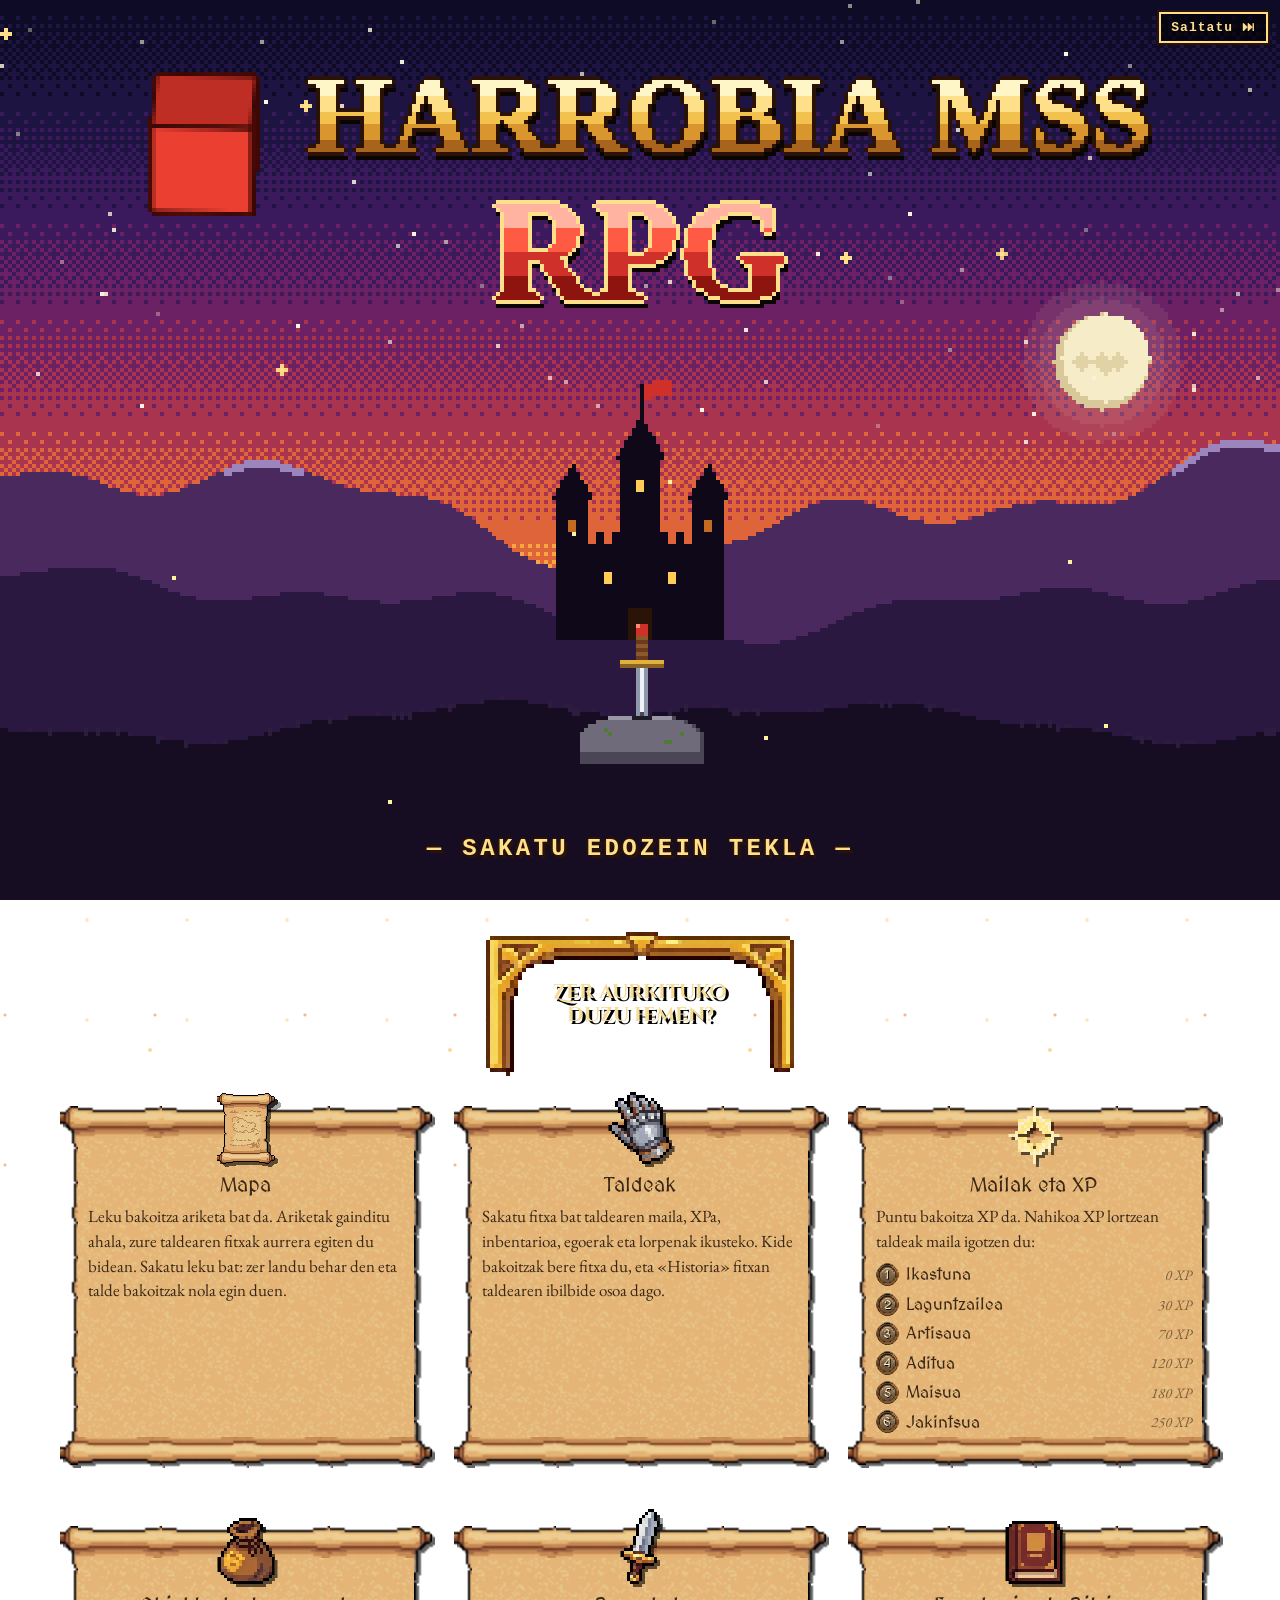
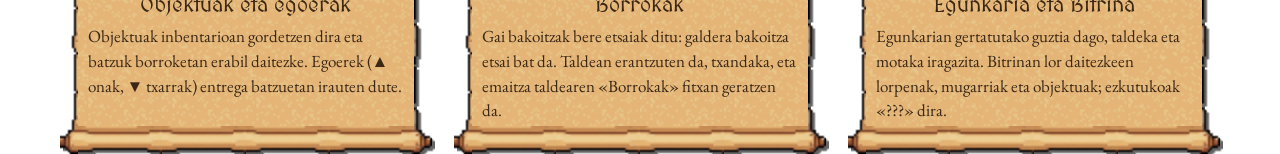
==== commit c79f0fce: "Enemigos re-encajados y nuevas láminas, props como iconos de objeto y textos del panel - Fotogramas " ====
--- a/index.html
+++ b/index.html
@@ -4,7 +4,7 @@
   <meta charset="utf-8">
   <meta name="viewport" content="width=device-width, initial-scale=1">
   <title>LIT HARROBIA RPG</title>
-  <link rel="stylesheet" href="css/web.css?v=20261105a">
+  <link rel="stylesheet" href="css/web.css?v=20261106a">
 </head>
 <body>
   <header class="cabecera">
@@ -71,11 +71,11 @@
     </ul>
   </section>
 
-  <script src="js/hasiera.js?v=20261105a"></script>
-  <script src="js/motor.js?v=20261105a"></script>
-  <script src="js/fx.js?v=20261105a"></script>
-  <script src="js/mapa.js?v=20261105a"></script>
-  <script src="js/app.js?v=20261105a"></script>
-  <script src="js/musika.js?v=20261105a"></script>
+  <script src="js/hasiera.js?v=20261106a"></script>
+  <script src="js/motor.js?v=20261106a"></script>
+  <script src="js/fx.js?v=20261106a"></script>
+  <script src="js/mapa.js?v=20261106a"></script>
+  <script src="js/app.js?v=20261106a"></script>
+  <script src="js/musika.js?v=20261106a"></script>
 </body>
 </html>
--- a/css/web.css
+++ b/css/web.css
@@ -928,7 +928,7 @@
   cursor: image-set(url(../img/ui/pixel/kurtsoreak/eskularrua.png) 1x, url(../img/ui/pixel/kurtsoreak/eskularrua@2x.png) 2x) 1 2, pointer !important;
 }
 /* Zonas del mapa y enemigos del combate: espada */
-.casilla, .etsaia, .aukera {
+.casilla, .etsaia, .aukera, .b-etsaia, .etsai-hautatzailea:not(.irudi-hautatzailea) .etsai-aukera {
   cursor: url(../img/ui/pixel/kurtsoreak/ezpata.png) 1 1, pointer !important;
   cursor: image-set(url(../img/ui/pixel/kurtsoreak/ezpata.png) 1x, url(../img/ui/pixel/kurtsoreak/ezpata@2x.png) 2x) 1 1, pointer !important;
 }
@@ -1140,3 +1140,5 @@
 }
 @keyframes etsai-idle { to { background-position: 100% 0; } }
 @media (prefers-reduced-motion: reduce) { .etsai-irudia { animation: none; } }
+/* Props de objeto: pixel art, siempre nítidos (la regla «.pergamino *» los suavizaría) */
+img[src^="img/objetos/"] { image-rendering: pixelated !important; }
